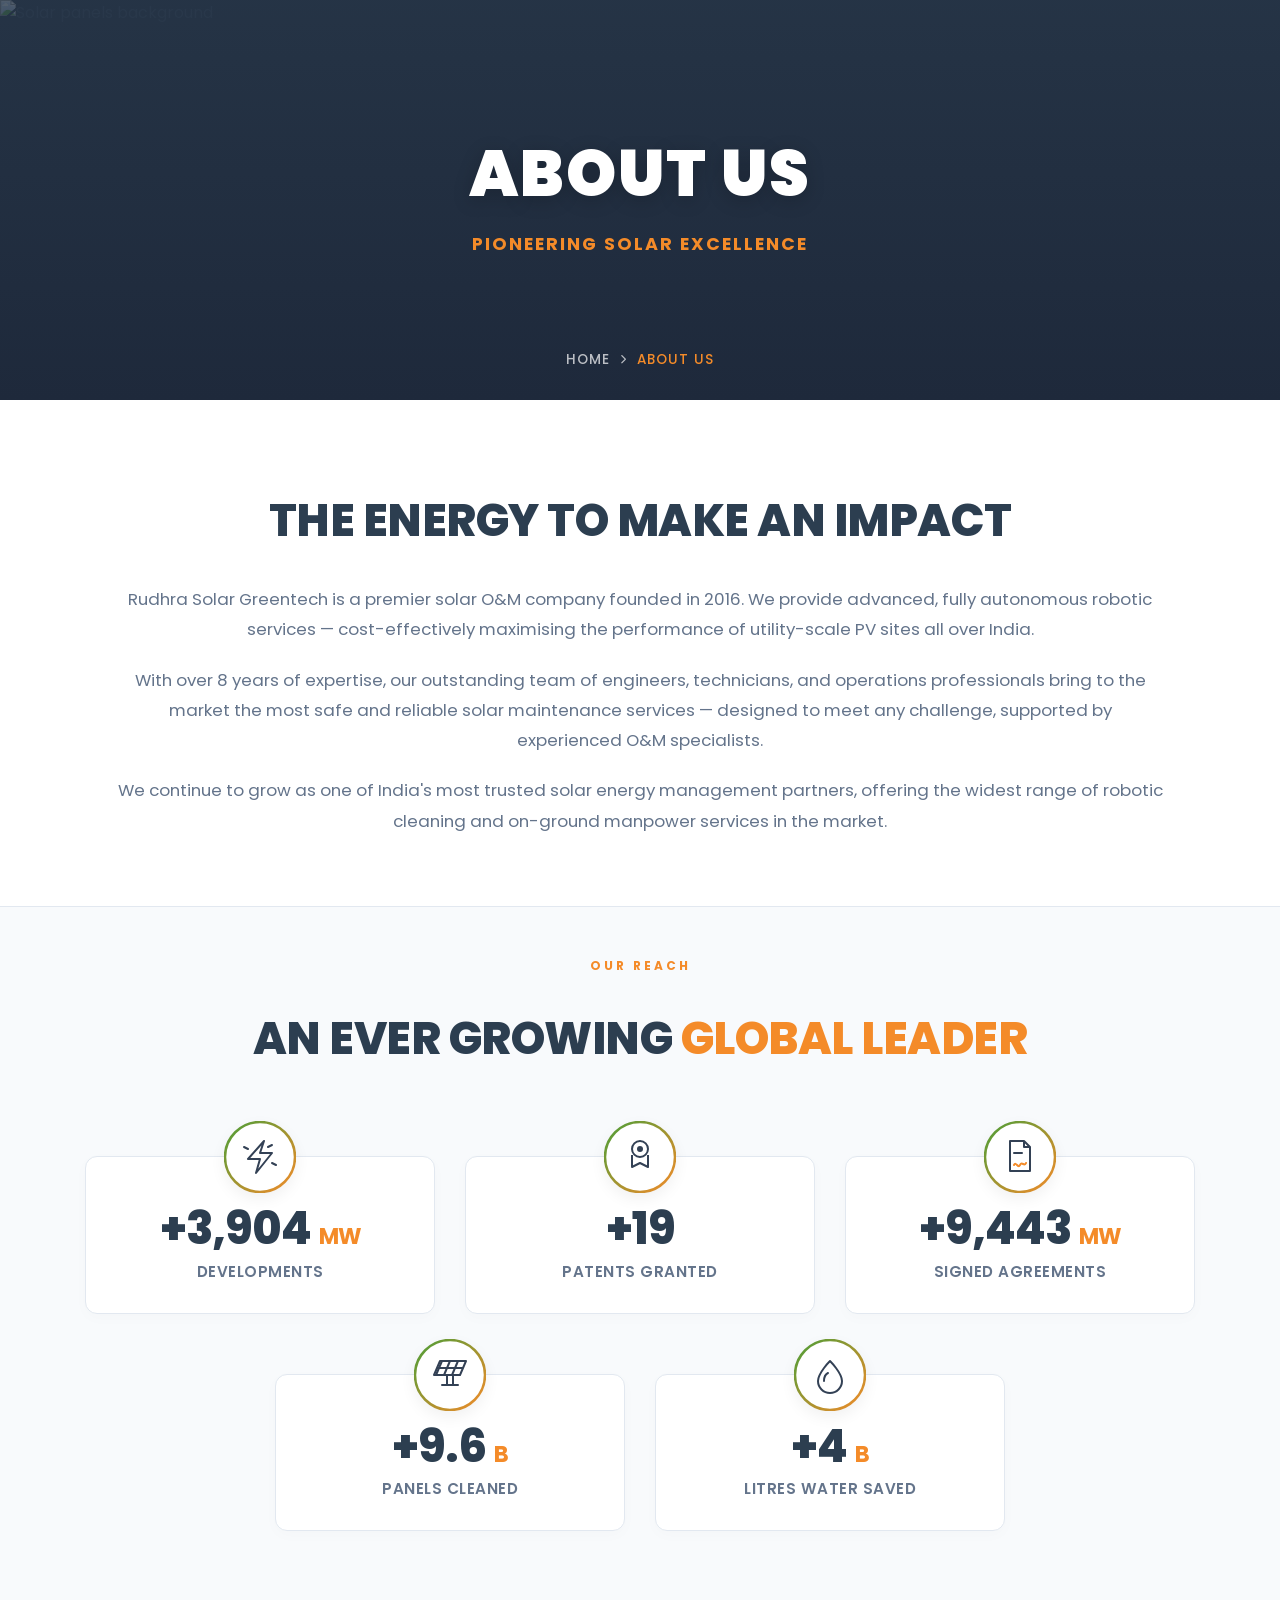
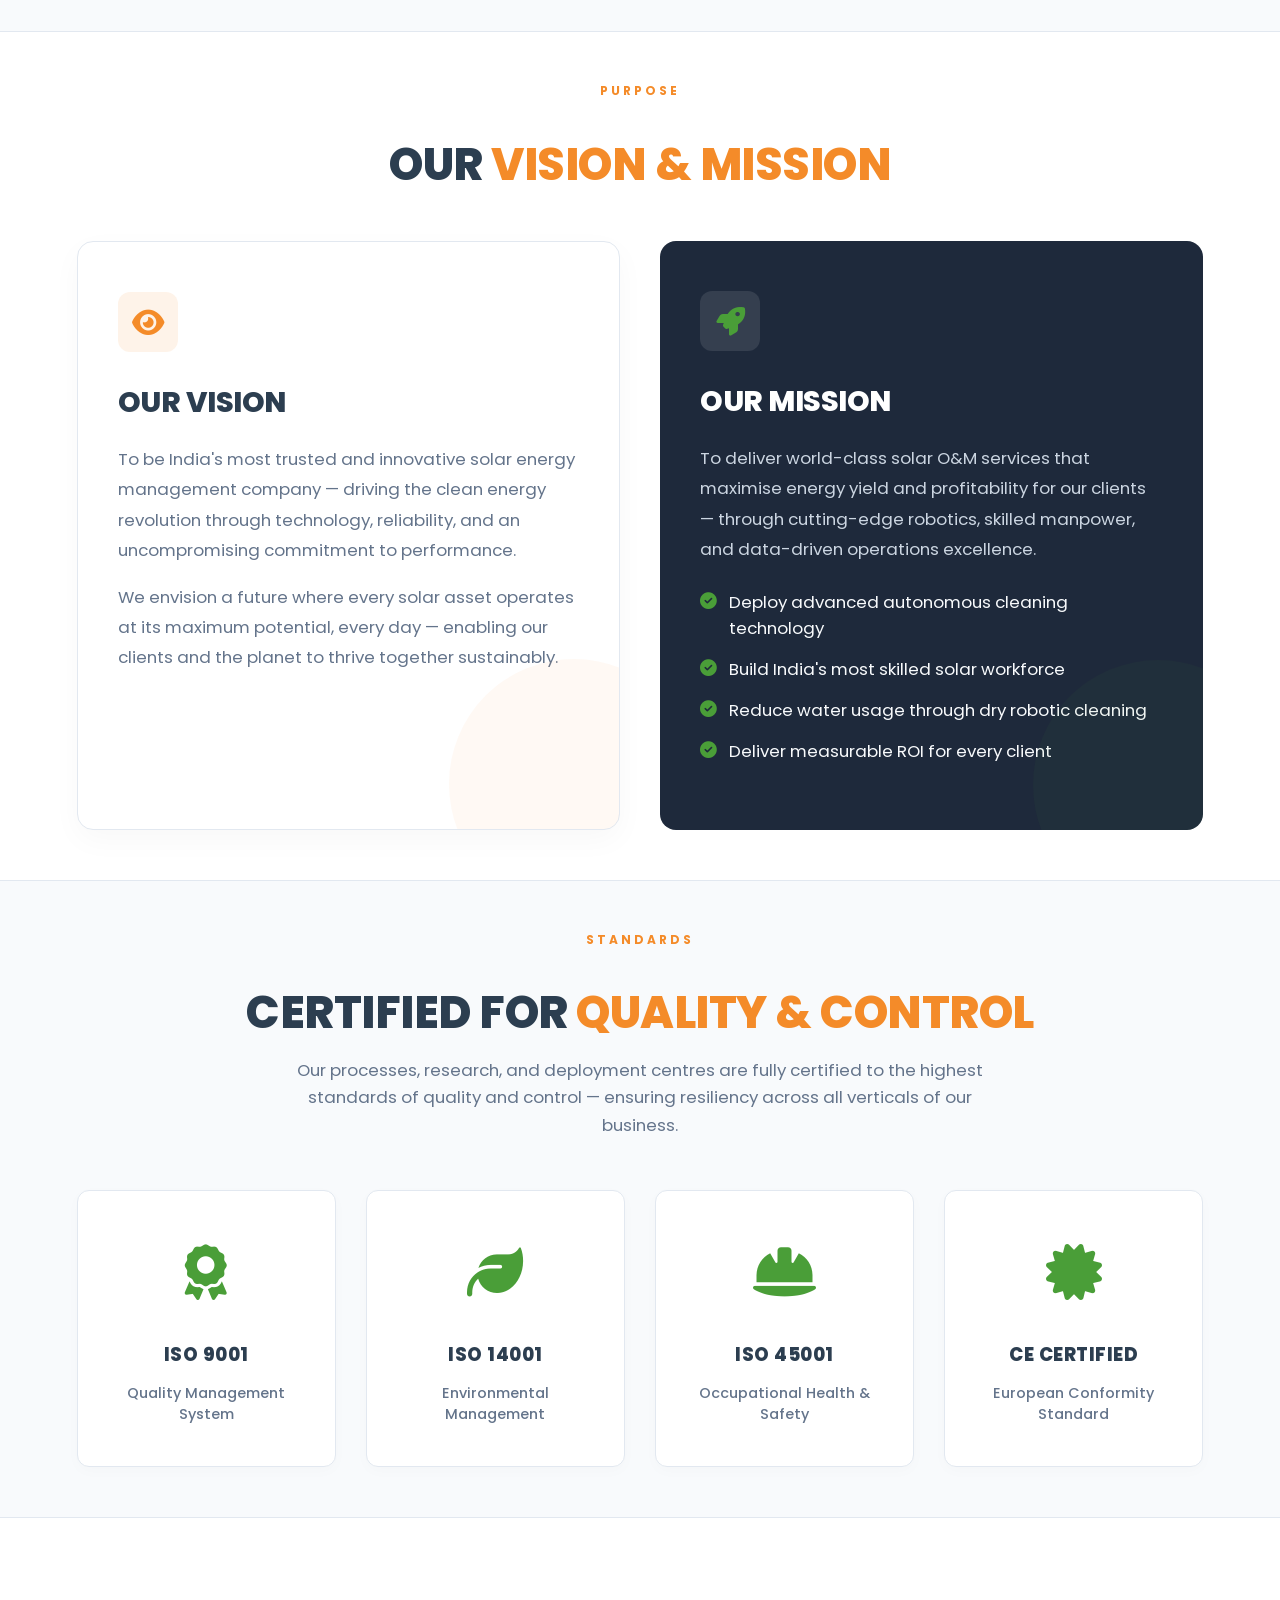
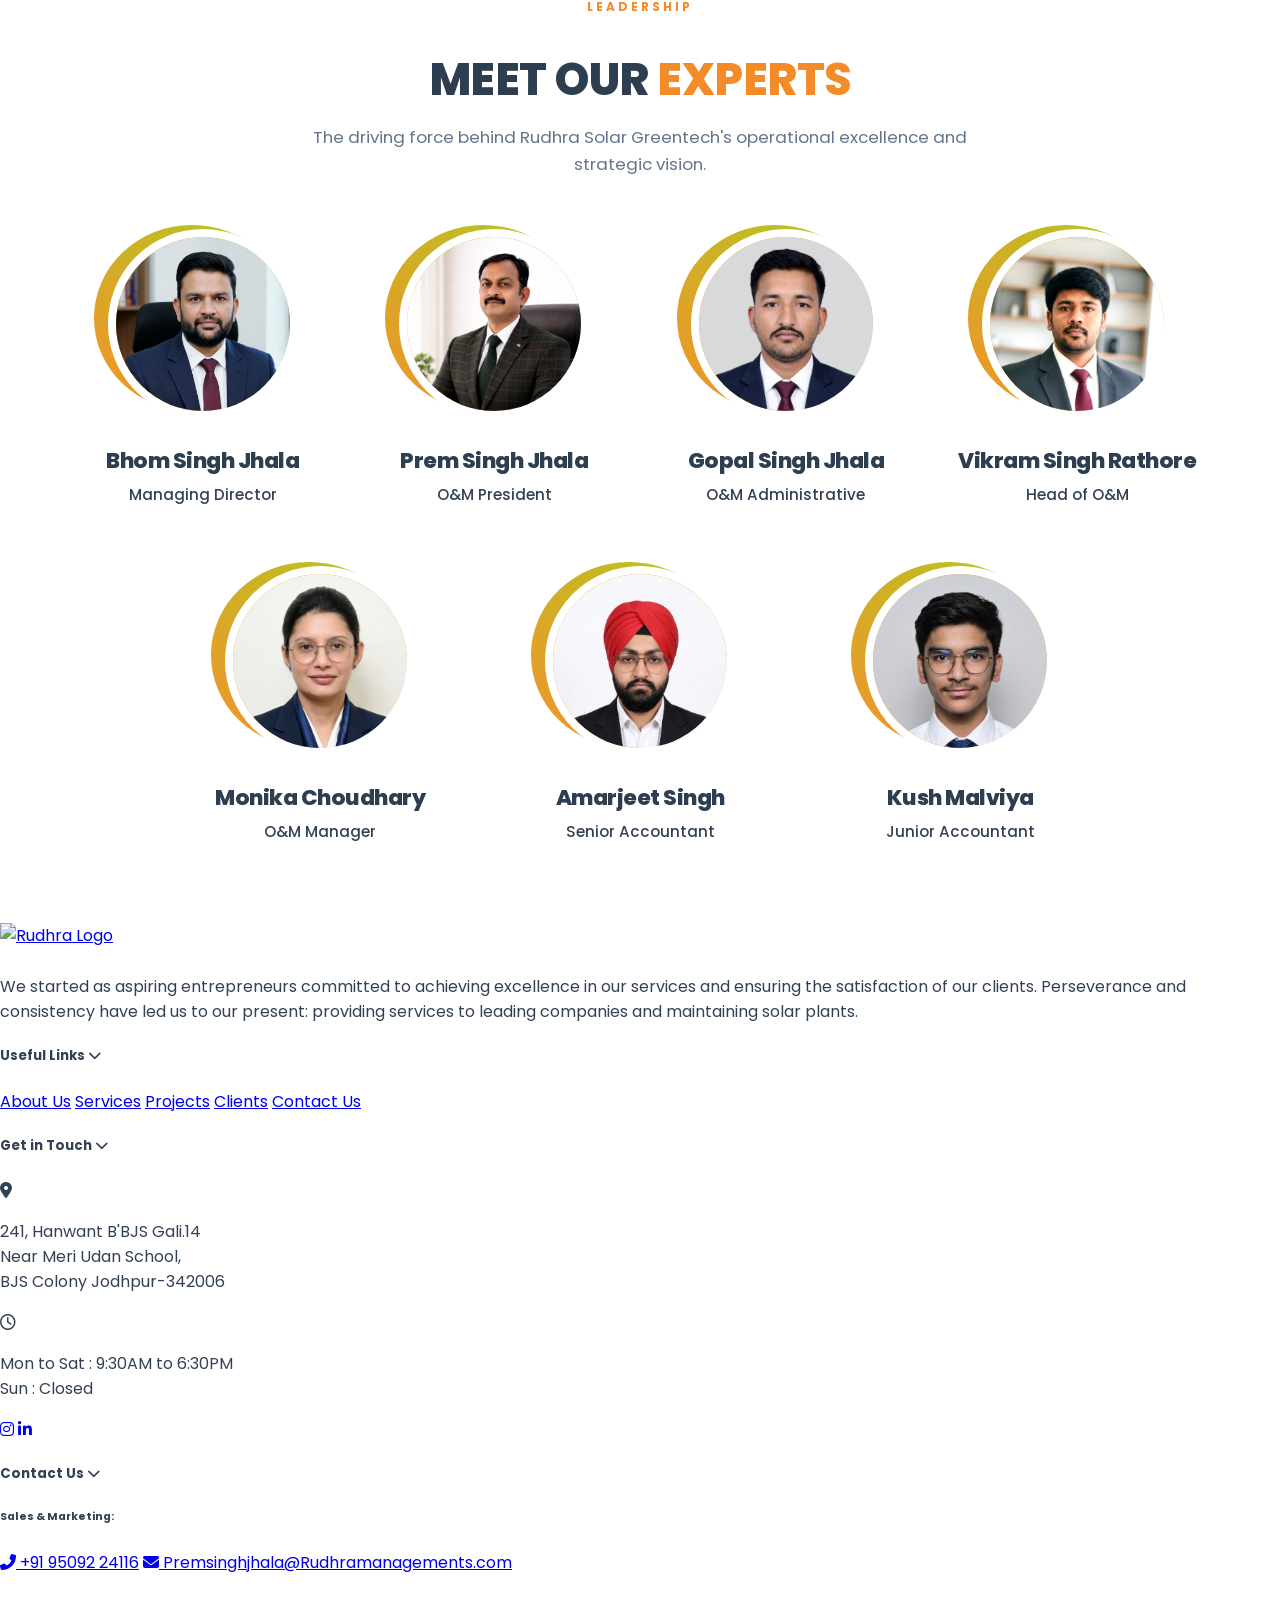
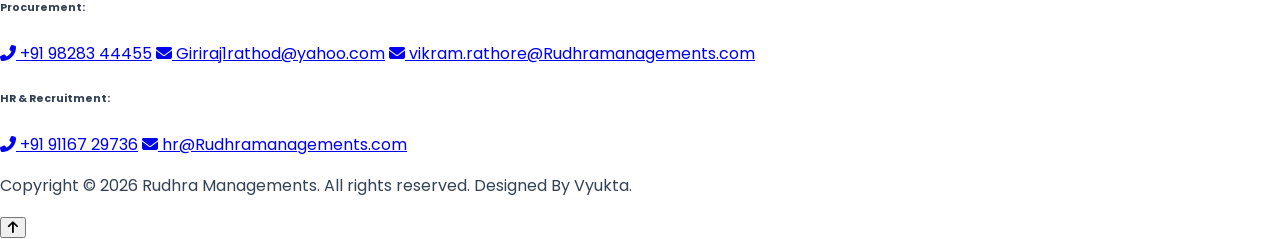
==== about-us/index.html @ b97717a3 "team image and home page project added" ====
<!doctype html>
<html lang="en">
<head>
  <meta charset="UTF-8" />
  <meta name="viewport" content="width=device-width, initial-scale=1.0" />
  <title>About Us | Rudhra Solar Greentech</title>
  
  <link rel="preconnect" href="https://fonts.googleapis.com">
  <link rel="preconnect" href="https://fonts.gstatic.com" crossorigin>
  <link href="https://fonts.googleapis.com/css2?family=Poppins:wght@300;400;500;600;700;800;900&display=swap" rel="stylesheet">
  <link rel="stylesheet" href="https://cdnjs.cloudflare.com/ajax/libs/font-awesome/6.7.0/css/all.min.css" />
  <link rel="stylesheet" href="/shared.css" />
  
  <style>
    /* =========================================
       1. TOKENS & RESET (APPROVED LIGHT THEME)
    ========================================= */
    :root {
      --green:   #4a9e38;
      --orange:  #f48b29;
      --dark:    #2c3e50; /* Premium Slate */
      --darker:  #1e293b; /* Premium Navy */
      --light:   #f8fafc;
      --white:   #ffffff;
      --muted:   #64748b;
      --border:  #e2e8f0;
      --text:    #334155;
      --ease:    cubic-bezier(0.16, 1, 0.3, 1);
    }

    /* GLOBAL BOX SIZING RESET (FIXES IMAGE CUTOFF ISSUES) */
    *, *::before, *::after {
      box-sizing: border-box;
    }

    body {
      margin: 0;
      font-family: 'Poppins', sans-serif; 
      background-color: var(--white);
      color: var(--text);
      overflow-x: hidden;
      -webkit-font-smoothing: antialiased;
    }

    /* =========================================
       2. GLOBAL UTILITIES & REVEAL
    ========================================= */
    .reveal { opacity: 0; transform: translateY(30px); transition: opacity 0.8s ease-out, transform 0.8s var(--ease); }
    .reveal.active { opacity: 1; transform: translateY(0); }
    .d1 { transition-delay: 0.1s; }
    .d2 { transition-delay: 0.2s; }
    .d3 { transition-delay: 0.3s; }
    .d4 { transition-delay: 0.4s; }
    .d5 { transition-delay: 0.5s; }

    /* Standardized Section Headings */
    .section-head { margin-bottom: 50px; }
    .section-head .eyebrow {
      display: block; font-size: 0.75rem; font-weight: 700;
      text-transform: uppercase; letter-spacing: 3px;
      color: var(--orange); margin-bottom: 12px;
    }
    .section-head h2 {
      font-size: clamp(2rem, 3.5vw, 2.8rem); font-weight: 800;
      text-transform: uppercase; letter-spacing: -0.5px;
      color: var(--dark); margin-bottom: 16px; line-height: 1.2;
    }
    .section-head h2 span { color: var(--orange); }
    .section-head p {
      font-size: 1.05rem; color: var(--muted); line-height: 1.65;
      max-width: 700px; font-weight: 400;
    }
    .section-head.center { text-align: center; }
    .section-head.center p { margin-inline: auto; }

    /* =========================================
       3. PAGE BANNER
    ========================================= */
    .page-banner {
      position: relative; height: 400px; display: flex;
      align-items: center; justify-content: center;
      overflow: hidden; background: var(--darker);
    }
    .page-banner img {
      position: absolute; inset: 0; width: 100%; height: 100%;
      object-fit: cover; opacity: 0.4;
    }
    .page-banner-overlay {
      position: absolute; inset: 0;
      background: linear-gradient(to bottom, rgba(44,62,80,0.5), rgba(30,41,59,0.9));
    }
    .page-banner-content { position: relative; z-index: 2; text-align: center; }
    .page-banner-content h1 {
      font-size: clamp(2.5rem, 5vw, 4rem); font-weight: 900; color: #fff;
      letter-spacing: 2px; text-transform: uppercase; margin: 0; text-shadow: 0 4px 20px rgba(0,0,0,0.2);
    }
    .page-banner-content p {
      color: var(--orange); font-size: 1.1rem; font-weight: 700; 
      text-transform: uppercase; letter-spacing: 2px; margin-top: 10px;
    }
    .page-banner-breadcrumb {
      position: absolute; bottom: 30px; left: 50%; transform: translateX(-50%); z-index: 2;
      display: flex; align-items: center; gap: 10px;
      font-size: 0.85rem; color: rgba(255,255,255,0.7); font-weight: 500; text-transform: uppercase; letter-spacing: 1px;
    }
    .page-banner-breadcrumb a { color: rgba(255,255,255,0.7); text-decoration: none; transition: all 0.3s; }
    .page-banner-breadcrumb a:hover { color: #fff; }
    .page-banner-breadcrumb span { color: var(--orange); }

    /* =========================================
       4. INTRO SECTION
    ========================================= */
    .about-intro { padding: 50px 6%; max-width: 1200px; margin: 0 auto; text-align: center; }
    .about-intro h2 {
      font-size: clamp(2rem, 4vw, 2.8rem); font-weight: 800; color: var(--dark);
      letter-spacing: -0.5px; margin-bottom: 30px; text-transform: uppercase;
    }
    .about-intro p { font-size: 1.05rem; color: var(--muted); line-height: 1.8; margin-bottom: 20px; }

    /* =========================================
       5. GLOBAL LEADER STATS
    ========================================= */
    .global-section {
      background: var(--light); padding: 50px 6% 100px;
      border-top: 1px solid var(--border); border-bottom: 1px solid var(--border);
    }
    
    .stats-grid {
      display: flex;
      flex-wrap: wrap;
      justify-content: center;
      gap: 60px 30px;
      padding-top: 40px; 
      max-width: 1140px;
      margin: 0 auto;
    }
    
    .stat-card {
      flex: 1 1 320px;
      max-width: 350px;
      position: relative;
      background: var(--white);
      border: 1px solid var(--border);
      border-radius: 12px;
      padding: 50px 30px 30px;
      text-align: center;
      box-shadow: 0 4px 15px rgba(0,0,0,0.02);
      transition: transform 0.3s, box-shadow 0.3s;
    }
    .stat-card:hover { 
      transform: translateY(-4px); 
      box-shadow: 0 15px 30px rgba(0,0,0,0.06); 
      border-color: rgba(74,158,56,0.3); 
    }
    
    .stat-icon-circle {
      position: absolute;
      top: -36px;
      left: 50%;
      transform: translateX(-50%);
      width: 72px; height: 72px;
      border-radius: 50%;
      background: var(--white);
      display: flex; align-items: center; justify-content: center;
      box-shadow: 0 6px 16px rgba(0,0,0,0.06);
    }
    
    .stat-num {
      display: block; font-size: clamp(2.2rem, 4vw, 2.8rem); font-weight: 800;
      color: var(--dark); line-height: 1; margin-bottom: 8px; letter-spacing: -1px;
    }
    .stat-num .sfx { font-size: 0.5em; font-weight: 700; color: var(--orange); }
    .stat-lbl { display: block; font-size: 0.95rem; font-weight: 600; color: var(--muted); text-transform: uppercase; letter-spacing: 0.5px; }

    /* =========================================
       6. VISION & MISSION
    ========================================= */
    .vision-section { padding: 50px 6%; background: var(--white); }
    .vision-grid { display: grid; grid-template-columns: 1fr 1fr; gap: 40px; max-width: 1140px; margin: 0 auto; }
    
    .vision-card {
      border-radius: 16px; padding: 50px 40px; position: relative; overflow: hidden;
      transition: all 0.4s; border: 1px solid var(--border);
    }
    .vision-card:hover { transform: translateY(-8px); box-shadow: 0 20px 40px rgba(0,0,0,0.08); }
    
    .vision-card--vision { background: var(--white); box-shadow: 0 10px 30px rgba(0,0,0,0.03); }
    .vision-card--mission { background: var(--darker); border: none; }
    
    .vision-card::after {
      content: ''; position: absolute; bottom: -80px; right: -80px;
      width: 250px; height: 250px; border-radius: 50%;
      background: rgba(244,139,41,0.05); pointer-events: none;
    }
    .vision-card--mission::after { background: rgba(74,158,56,0.05); }

    .vision-card-icon {
      width: 60px; height: 60px; border-radius: 12px;
      display: flex; align-items: center; justify-content: center;
      font-size: 1.8rem; margin-bottom: 25px;
    }
    .vision-card--vision .vision-card-icon  { background: rgba(244,139,41,0.1); color: var(--orange); }
    .vision-card--mission .vision-card-icon { background: rgba(255,255,255,0.1); color: var(--green); }

    .vision-card h3 { font-size: 1.8rem; font-weight: 800; margin-bottom: 20px; text-transform: uppercase; letter-spacing: -0.5px; }
    .vision-card--vision h3  { color: var(--dark); }
    .vision-card--mission h3 { color: #fff; }

    .vision-card p { font-size: 1.05rem; line-height: 1.8; margin-bottom: 15px; }
    .vision-card--vision p  { color: var(--muted); }
    .vision-card--mission p { color: #cbd5e1; }

    .vision-card ul { list-style:none; margin-top:25px; padding:0; display:flex; flex-direction:column; gap:15px; }
    .vision-card ul li { display:flex; align-items:flex-start; gap:12px; font-size:1.05rem; color: #f8fafc; }
    .vision-card ul li i { color: var(--green); margin-top:4px; flex-shrink:0; }

    /* =========================================
       7. QUALITY & CERTIFICATIONS
    ========================================= */
    .quality-section {
      background: var(--light); padding: 50px 6%; text-align: center;
      border-top: 1px solid var(--border); border-bottom: 1px solid var(--border);
    }
    .cert-grid {
      display: flex; justify-content: center; gap: 30px; flex-wrap: wrap;
      max-width: 1140px; margin: 0 auto;
    }
    .cert-badge {
      background: var(--white); border: 1px solid var(--border); border-radius: 12px;
      padding: 40px 30px; flex: 1 1 200px; max-width: 260px;
      display: flex; flex-direction: column; align-items: center; gap: 15px;
      box-shadow: 0 4px 15px rgba(0,0,0,0.02); transition: all 0.3s;
    }
    .cert-badge:hover { border-color: rgba(74,158,56,0.3); box-shadow: 0 15px 30px rgba(0,0,0,0.06); transform: translateY(-8px); }
    
    .cert-icon {
      font-size: 3.5rem; color: var(--green); margin-bottom: 10px;
      transition: transform 0.3s;
    }
    .cert-badge:hover .cert-icon { transform: scale(1.1); color: var(--orange); }

    .cert-name { font-size: 1.15rem; font-weight: 800; color: var(--dark); text-transform: uppercase; letter-spacing: 0.5px; }
    .cert-desc { font-size: 0.9rem; color: var(--muted); text-align: center; line-height: 1.5; margin: 0; font-weight: 500;}

    /* =========================================
       8. TEAM LEADERSHIP SECTION (FIXED)
    ========================================= */
    .team-section {
      padding: 80px 6%;
      background: var(--white);
    }
    .team-grid {
      display: flex;
      flex-wrap: wrap;
      justify-content: center;
      gap: 60px 40px;
      max-width: 1200px;
      margin: 0 auto;
    }
    .team-card {
      flex: 1 1 250px;
      max-width: 280px;
      text-align: center;
    }
    
    .team-img-wrapper {
      position: relative;
      width: 190px; height: 190px;
      margin: 0 auto 25px;
      z-index: 1;
      display: flex; /* Helps ensure perfect bounding box */
      align-items: center;
      justify-content: center;
      border-radius: 50%;
    }
    
    /* The Crescent Gradient Arc Effect */
    .team-img-wrapper::before {
      content: '';
      position: absolute;
      top: -4px; left: -14px; bottom: 8px; right: 8px;
      border-radius: 50%;
      background-image: linear-gradient(39deg, #f39129, #afcb22);
      z-index: -1;
      transition: transform 0.5s var(--ease);
    }
    
    .team-card:hover .team-img-wrapper::before {
      transform: scale(1.08) rotate(15deg);
    }
    
    .team-img {
      display: block; /* Removes descender gaps */
      width: 100%; height: 100%;
      border-radius: 50%;
      object-fit: cover;
      /* Thick border matching section background forms the inner cutoff for the crescent */
      border: 8px solid var(--white); 
      position: relative;
      z-index: 2;
      object-position: top;
    }
    
    .team-name {
      font-size: 1.35rem; font-weight: 800; color: var(--dark);
      text-transform: capitalize; margin-bottom: 6px; letter-spacing: -0.5px;
    }
    .team-role {
      font-size: 0.95rem; color: var(--text); font-weight: 500;
      margin: 0;
    }

    /* =========================================
       9. RESPONSIVE
    ========================================= */
    @media(max-width:992px) {
      .vision-grid { grid-template-columns: 1fr; }
    }
    @media(max-width:768px) {
      .stats-grid { gap: 50px 20px; padding-top: 40px; }
      .stat-card { max-width: 100%; }
      .page-banner { height: 300px; }
      .cert-badge { padding: 30px 20px; }
      .team-grid { gap: 50px 20px; }
    }
  </style>
</head>
<body>

  <script src="/header.js"></script>

  <section class="page-banner reveal">
    <img src="https://images.unsplash.com/photo-1508514177221-188b1cf16e9d?auto=format&fit=crop&w=1920&q=80" alt="Solar panels background">
    <div class="page-banner-overlay"></div>
    <div class="page-banner-content">
      <h1>About Us</h1>
      <p>Pioneering Solar Excellence</p>
    </div>
    <div class="page-banner-breadcrumb">
      <a href="index.html">Home</a>
      <i class="fas fa-chevron-right" style="font-size:0.6rem;"></i>
      <span>About Us</span>
    </div>
  </section>

  <section class="about-intro reveal">
    <h2>The Energy to Make an Impact</h2>
    <p>Rudhra Solar Greentech is a premier solar O&amp;M company founded in 2016. We provide advanced, fully autonomous robotic services — cost-effectively maximising the performance of utility-scale PV sites all over India.</p>
    <p>With over 8 years of expertise, our outstanding team of engineers, technicians, and operations professionals bring to the market the most safe and reliable solar maintenance services — designed to meet any challenge, supported by experienced O&amp;M specialists.</p>
    <p>We continue to grow as one of India's most trusted solar energy management partners, offering the widest range of robotic cleaning and on-ground manpower services in the market.</p>
  </section>

  <section class="global-section">
    <div class="section-head center reveal">
      <span class="eyebrow">Our Reach</span>
      <h2>An Ever Growing <span>Global Leader</span></h2>
    </div>
    
    <div class="stats-grid">
      
      <div class="stat-card reveal d1">
        <div class="stat-icon-circle">
          <svg width="72" height="72" viewBox="0 0 72 72" fill="none">
            <defs>
              <linearGradient id="ecoGrad1" x1="0%" y1="0%" x2="100%" y2="100%">
                <stop offset="0%" stop-color="#4a9e38"/><stop offset="100%" stop-color="#f48b29"/>
              </linearGradient>
            </defs>
            <circle cx="36" cy="36" r="35" stroke="url(#ecoGrad1)" stroke-width="2.5" fill="#ffffff"/>
            <path d="M40 20L24 38H36L32 52L48 32H36L40 20Z" stroke="#334155" stroke-width="2" stroke-linejoin="round"/>
            <line x1="20" y1="26" x2="24" y2="28" stroke="#334155" stroke-width="2" stroke-linecap="round"/>
            <line x1="52" y1="44" x2="48" y2="42" stroke="#334155" stroke-width="2" stroke-linecap="round"/>
            <line x1="48" y1="24" x2="44" y2="26" stroke="#334155" stroke-width="2" stroke-linecap="round"/>
          </svg>
        </div>
        <span class="stat-num">+<span class="counter" data-target="4000">0</span> <span class="sfx">MW</span></span>
        <span class="stat-lbl">Developments</span>
      </div>

      <div class="stat-card reveal d2">
        <div class="stat-icon-circle">
          <svg width="72" height="72" viewBox="0 0 72 72" fill="none">
            <circle cx="36" cy="36" r="35" stroke="url(#ecoGrad1)" stroke-width="2.5" fill="#ffffff"/>
            <path d="M28 34V46L36 42L44 46V34" stroke="#334155" stroke-width="2" stroke-linejoin="round"/>
            <circle cx="36" cy="28" r="8" stroke="#334155" stroke-width="2" fill="#fff"/>
            <circle cx="36" cy="28" r="3" fill="#334155"/>
          </svg>
        </div>
        <span class="stat-num">+<span class="counter" data-target="20">0</span></span>
        <span class="stat-lbl">Patents Granted</span>
      </div>

      <div class="stat-card reveal d3">
        <div class="stat-icon-circle">
          <svg width="72" height="72" viewBox="0 0 72 72" fill="none">
            <circle cx="36" cy="36" r="35" stroke="url(#ecoGrad1)" stroke-width="2.5" fill="#ffffff"/>
            <path d="M26 20H40L46 26V50H26V20Z" stroke="#334155" stroke-width="2" stroke-linejoin="round"/>
            <path d="M40 20V26H46" stroke="#334155" stroke-width="2" stroke-linejoin="round"/>
            <line x1="30" y1="32" x2="38" y2="32" stroke="#334155" stroke-width="2" stroke-linecap="round"/>
            <path d="M30 44C32 40 34 48 36 44C38 40 40 46 42 42" stroke="#f48b29" stroke-width="2" stroke-linecap="round"/>
          </svg>
        </div>
        <span class="stat-num">+<span class="counter" data-target="10000">0</span> <span class="sfx">MW</span></span>
        <span class="stat-lbl">Signed Agreements</span>
      </div>

      <div class="stat-card reveal d4">
        <div class="stat-icon-circle">
          <svg width="72" height="72" viewBox="0 0 72 72" fill="none">
            <circle cx="36" cy="36" r="35" stroke="url(#ecoGrad1)" stroke-width="2.5" fill="#ffffff"/>
            <path d="M20 36L26 22H52L46 36H20Z" stroke="#334155" stroke-width="2" stroke-linejoin="round"/>
            <line x1="28" y1="22" x2="22" y2="36" stroke="#334155" stroke-width="2"/>
            <line x1="36" y1="22" x2="30" y2="36" stroke="#334155" stroke-width="2"/>
            <line x1="44" y1="22" x2="38" y2="36" stroke="#334155" stroke-width="2"/>
            <line x1="23" y1="29" x2="49" y2="29" stroke="#334155" stroke-width="2"/>
            <path d="M33 36V46" stroke="#334155" stroke-width="2"/>
            <path d="M39 36V46" stroke="#334155" stroke-width="2"/>
            <path d="M28 46H44" stroke="#334155" stroke-width="2" stroke-linecap="round"/>
          </svg>
        </div>
        <span class="stat-num">+<span class="counter" data-target="10.5" data-float="true">0</span> <span class="sfx">B</span></span>
        <span class="stat-lbl">Panels Cleaned</span>
      </div>

      <div class="stat-card reveal d5">
        <div class="stat-icon-circle">
          <svg width="72" height="72" viewBox="0 0 72 72" fill="none">
            <circle cx="36" cy="36" r="35" stroke="url(#ecoGrad1)" stroke-width="2.5" fill="#ffffff"/>
            <path d="M36 22C36 22 24 34 24 42C24 48.6274 29.3726 54 36 54C42.6274 54 48 48.6274 48 42C48 34 36 22 36 22Z" stroke="#334155" stroke-width="2" stroke-linejoin="round"/>
            <path d="M30 42C30 38 32 35 34 34" stroke="#334155" stroke-width="2" stroke-linecap="round"/>
          </svg>
        </div>
        <span class="stat-num">+<span class="counter" data-target="5">0</span> <span class="sfx">B</span></span>
        <span class="stat-lbl">Litres Water Saved</span>
      </div>

    </div>
  </section>

  <section class="vision-section">
    <div class="section-head center reveal">
      <span class="eyebrow">Purpose</span>
      <h2>Our <span>Vision &amp; Mission</span></h2>
    </div>
    
    <div class="vision-grid">
      <div class="vision-card vision-card--vision reveal d1">
        <div class="vision-card-icon"><i class="fas fa-eye"></i></div>
        <h3>Our Vision</h3>
        <p>To be India's most trusted and innovative solar energy management company — driving the clean energy revolution through technology, reliability, and an uncompromising commitment to performance.</p>
        <p>We envision a future where every solar asset operates at its maximum potential, every day — enabling our clients and the planet to thrive together sustainably.</p>
      </div>

      <div class="vision-card vision-card--mission reveal d2">
        <div class="vision-card-icon"><i class="fas fa-rocket"></i></div>
        <h3>Our Mission</h3>
        <p>To deliver world-class solar O&amp;M services that maximise energy yield and profitability for our clients — through cutting-edge robotics, skilled manpower, and data-driven operations excellence.</p>
        <ul>
          <li><i class="fas fa-check-circle"></i> Deploy advanced autonomous cleaning technology</li>
          <li><i class="fas fa-check-circle"></i> Build India's most skilled solar workforce</li>
          <li><i class="fas fa-check-circle"></i> Reduce water usage through dry robotic cleaning</li>
          <li><i class="fas fa-check-circle"></i> Deliver measurable ROI for every client</li>
        </ul>
      </div>
    </div>
  </section>

  <section class="quality-section">
    <div class="section-head center reveal">
      <span class="eyebrow">Standards</span>
      <h2>Certified for <span>Quality &amp; Control</span></h2>
      <p>Our processes, research, and deployment centres are fully certified to the highest standards of quality and control — ensuring resiliency across all verticals of our business.</p>
    </div>
    
    <div class="cert-grid">
      <div class="cert-badge reveal d1">
        <div class="cert-icon"><i class="fas fa-award"></i></div>
        <div class="cert-name">ISO 9001</div>
        <p class="cert-desc">Quality Management System</p>
      </div>
      
      <div class="cert-badge reveal d2">
        <div class="cert-icon"><i class="fas fa-leaf"></i></div>
        <div class="cert-name">ISO 14001</div>
        <p class="cert-desc">Environmental Management</p>
      </div>
      
      <div class="cert-badge reveal d3">
        <div class="cert-icon"><i class="fas fa-hard-hat"></i></div>
        <div class="cert-name">ISO 45001</div>
        <p class="cert-desc">Occupational Health &amp; Safety</p>
      </div>
      
      <div class="cert-badge reveal d4">
        <div class="cert-icon"><i class="fas fa-certificate"></i></div>
        <div class="cert-name">CE Certified</div>
        <p class="cert-desc">European Conformity Standard</p>
      </div>
    </div>
  </section>

  <section class="team-section">
    <div class="section-head center reveal">
      <span class="eyebrow">Leadership</span>
      <h2>Meet Our <span>Experts</span></h2>
      <p>The driving force behind Rudhra Solar Greentech's operational excellence and strategic vision.</p>
    </div>

    <div class="team-grid">
      
      <div class="team-card reveal">
        <div class="team-img-wrapper">
          <img src="/images/team_images/Bhom Singh Jhala .jpg" alt="Bhom Singh Jhala" class="team-img">
        </div>
        <h3 class="team-name">Bhom Singh Jhala</h3>
        <p class="team-role">Managing Director</p>
      </div>

      <div class="team-card reveal d1">
        <div class="team-img-wrapper">
          <img src="/images/team_images/Prem singh jhala .jpg" alt="Prem Singh Jhala" class="team-img">
        </div>
        <h3 class="team-name">Prem Singh Jhala</h3>
        <p class="team-role">O&amp;M President</p>
      </div>

      <div class="team-card reveal d2">
        <div class="team-img-wrapper">
          <img src="/images/team_images/Gopal Singh Jhala.jpg" alt="Gopal Singh Jhala" class="team-img">
        </div>
        <h3 class="team-name">Gopal Singh Jhala</h3>
        <p class="team-role">O&amp;M Administrative</p>
      </div>

      <div class="team-card reveal d3">
        <div class="team-img-wrapper">
          <img src="/images/team_images/Vikram Singh Rathore .jpg" alt="Vikram Singh Rathore" class="team-img">
        </div>
        <h3 class="team-name">Vikram Singh Rathore</h3>
        <p class="team-role">Head of O&amp;M</p>
      </div>

      <div class="team-card reveal">
        <div class="team-img-wrapper">
          <img src="/images/team_images/Monika Choudhary .jpg" alt="Monika Choudhary" class="team-img">
        </div>
        <h3 class="team-name">Monika Choudhary</h3>
        <p class="team-role">O&amp;M Manager</p>
      </div>

      <div class="team-card reveal d2">
        <div class="team-img-wrapper">
          <img src="/images/team_images/Amarjeet Singh .jpg" alt="Amarjeet Singh" class="team-img">
        </div>
        <h3 class="team-name">Amarjeet Singh</h3>
        <p class="team-role">Senior Accountant</p>
      </div>

      <div class="team-card reveal d1">
        <div class="team-img-wrapper">
          <img src="/images/team_images/Kush Malviya .jpg" alt="Kush Malviya" class="team-img">
        </div>
        <h3 class="team-name">Kush Malviya</h3>
        <p class="team-role">Junior Accountant</p>
      </div>

    </div>
  </section>

  <script src="/footer.js"></script>

  <script>
    document.addEventListener("DOMContentLoaded", () => {
      // 1. Unified Scroll Reveal Logic
      const ro = new IntersectionObserver((entries, obs) => {
        entries.forEach(e => {
          if (!e.isIntersecting) return;
          e.target.classList.add('active');
          obs.unobserve(e.target);
        });
      }, { threshold: 0.12 });
      document.querySelectorAll('.reveal').forEach(el => ro.observe(el));

      // 2. Number Counter Logic (Fixed for Float Support)
      function easeOutQuart(t) { return 1 - Math.pow(1 - t, 4); }
      
      function animateCounter(el, target, duration, isFloat) {
        const start = performance.now();
        function update(now) {
          const progress = Math.min((now - start) / duration, 1);
          const currentVal = easeOutQuart(progress) * target;
          
          if (isFloat) {
            el.textContent = currentVal.toFixed(currentVal % 1 === 0 ? 0 : 1);
          } else {
            el.textContent = Math.floor(currentVal).toLocaleString();
          }
          
          if (progress < 1) requestAnimationFrame(update);
          else el.textContent = isFloat ? target : target.toLocaleString();
        }
        requestAnimationFrame(update);
      }

      const statsSection = document.querySelector('.global-section');
      const counters = document.querySelectorAll('.counter');
      
      if (statsSection && counters.length > 0) {
        const statsObserver = new IntersectionObserver((entries) => {
          entries.forEach(entry => {
            if (entry.isIntersecting) {
              counters.forEach((counter, index) => {
                const target = parseFloat(counter.dataset.target);
                const isFloat = counter.dataset.float === 'true';
                setTimeout(() => {
                    animateCounter(counter, target, 2000, isFloat);
                }, (index + 1) * 100);
              });
              statsObserver.unobserve(statsSection);
            }
          });
        }, { threshold: 0.2 }); 
        statsObserver.observe(statsSection);
      }
    });
  </script>
</body>
</html>
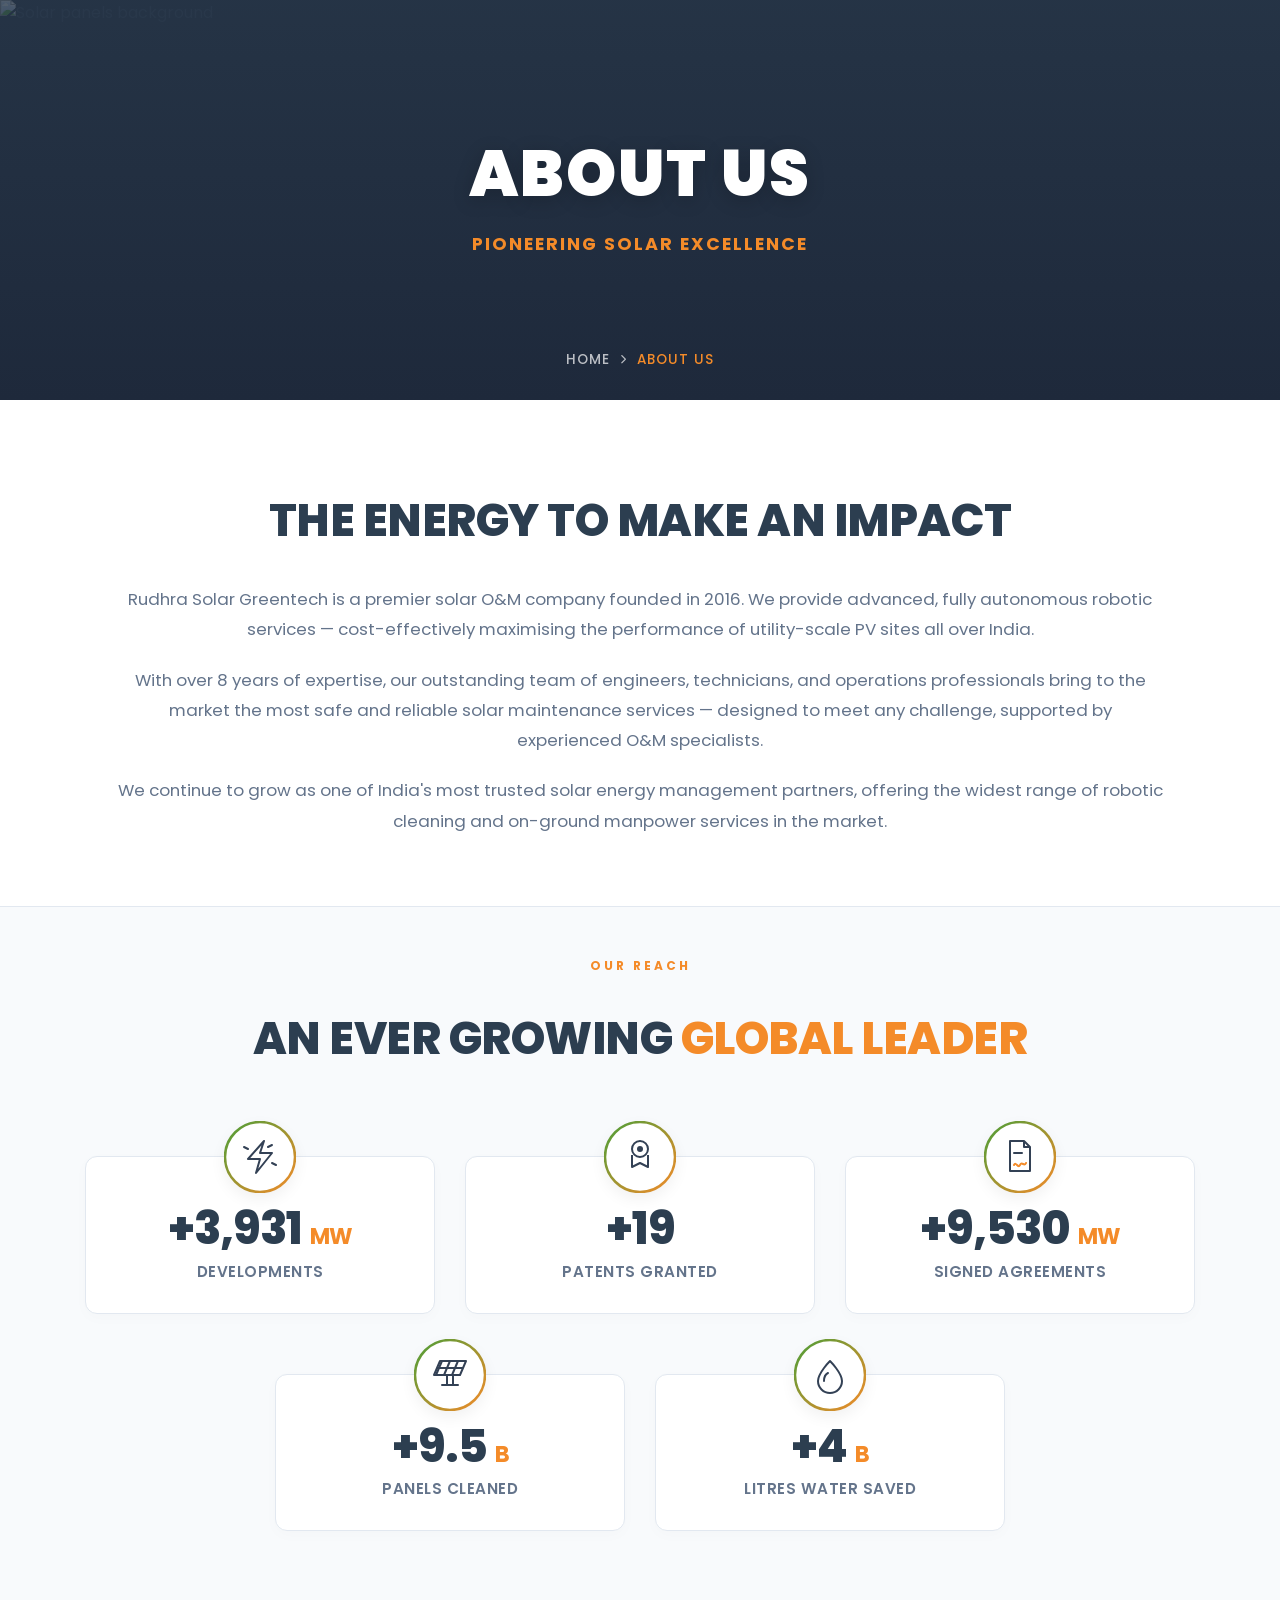
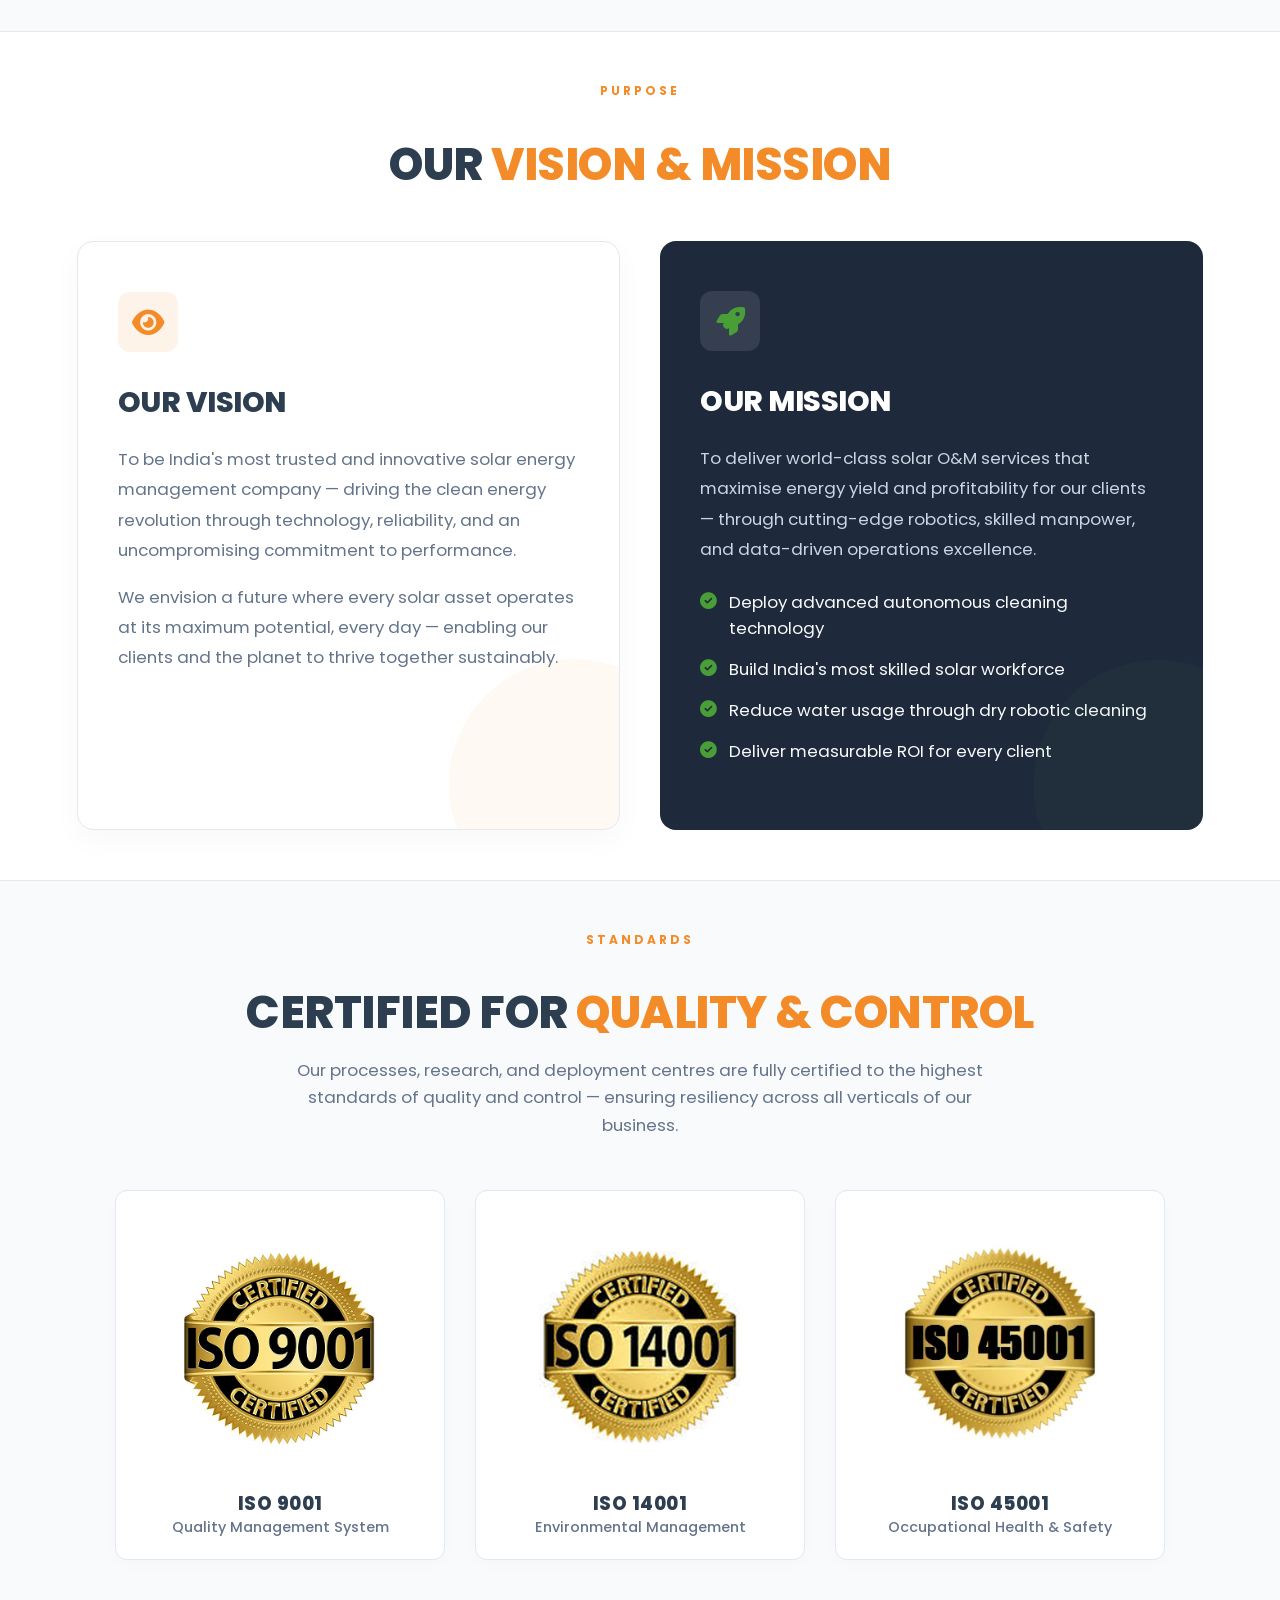
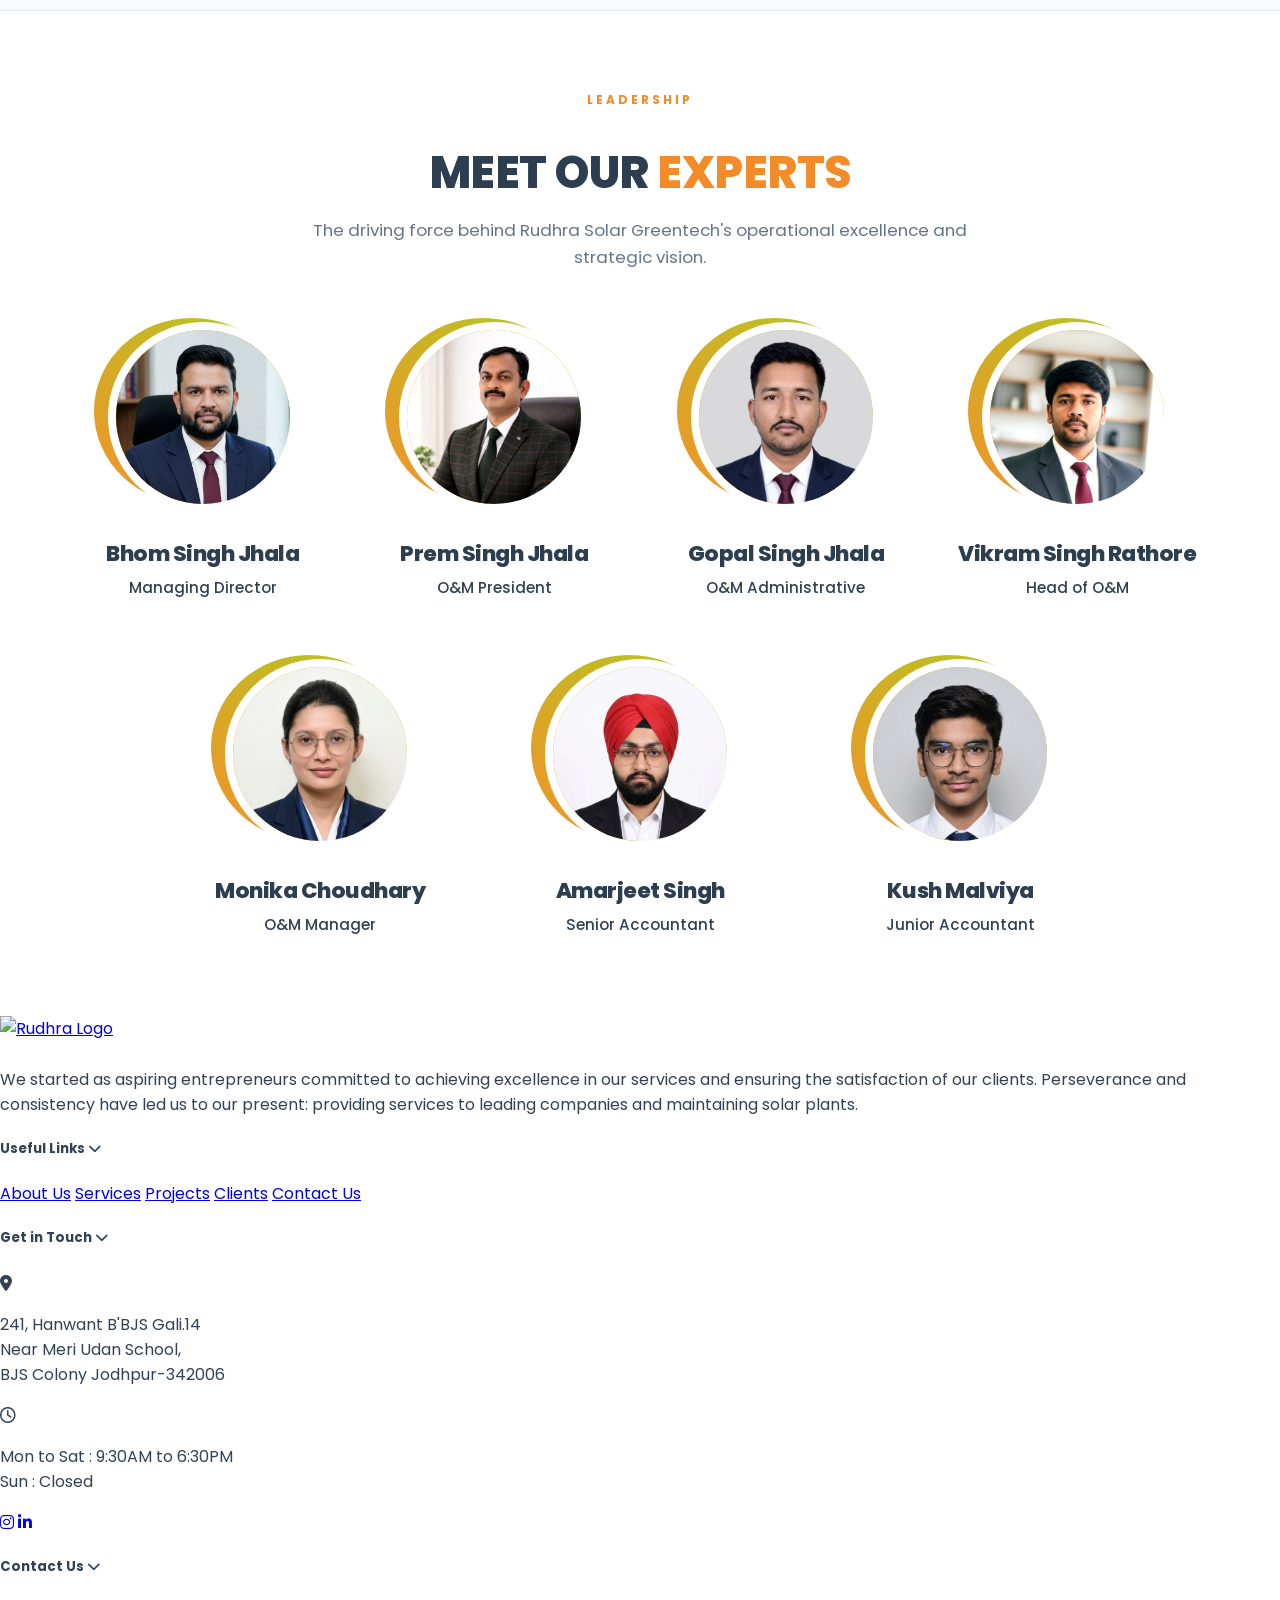
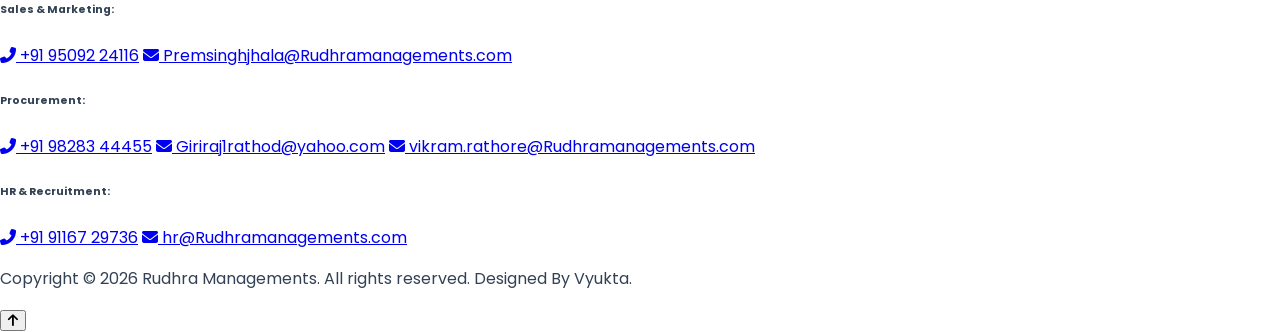
==== commit 1dfe7c8d: "certifications image added" ====
--- a/about-us/index.html
+++ b/about-us/index.html
@@ -227,15 +227,18 @@
     }
     .cert-badge {
       background: var(--white); border: 1px solid var(--border); border-radius: 12px;
-      padding: 40px 30px; flex: 1 1 200px; max-width: 260px;
-      display: flex; flex-direction: column; align-items: center; gap: 15px;
+      padding: 20px 00px; flex: 1 1 200px; max-width: 330px;
+      display: flex; flex-direction: column; align-items: center;
       box-shadow: 0 4px 15px rgba(0,0,0,0.02); transition: all 0.3s;
     }
     .cert-badge:hover { border-color: rgba(74,158,56,0.3); box-shadow: 0 15px 30px rgba(0,0,0,0.06); transform: translateY(-8px); }
     
     .cert-icon {
-      font-size: 3.5rem; color: var(--green); margin-bottom: 10px;
+      max-width: 80%; margin-bottom: 10px;
       transition: transform 0.3s;
+    }
+    .cert-icon img{
+      width: 100%;height: auto;
     }
     .cert-badge:hover .cert-icon { transform: scale(1.1); color: var(--orange); }
 
@@ -474,27 +477,27 @@
     
     <div class="cert-grid">
       <div class="cert-badge reveal d1">
-        <div class="cert-icon"><i class="fas fa-award"></i></div>
+        <div class="cert-icon">
+          <img src="/images/certifications/90011.png" alt="ISO 9001" class="">
+        </div>
         <div class="cert-name">ISO 9001</div>
         <p class="cert-desc">Quality Management System</p>
       </div>
       
       <div class="cert-badge reveal d2">
-        <div class="cert-icon"><i class="fas fa-leaf"></i></div>
+        <div class="cert-icon">
+          <img src="/images/certifications/14001.png" alt="ISO 14001" class="">          
+        </div>
         <div class="cert-name">ISO 14001</div>
         <p class="cert-desc">Environmental Management</p>
       </div>
       
       <div class="cert-badge reveal d3">
-        <div class="cert-icon"><i class="fas fa-hard-hat"></i></div>
+        <div class="cert-icon">
+          <img src="/images/certifications/450011.png" alt="ISO 45001" class=""> 
+        </div>
         <div class="cert-name">ISO 45001</div>
         <p class="cert-desc">Occupational Health &amp; Safety</p>
-      </div>
-      
-      <div class="cert-badge reveal d4">
-        <div class="cert-icon"><i class="fas fa-certificate"></i></div>
-        <div class="cert-name">CE Certified</div>
-        <p class="cert-desc">European Conformity Standard</p>
       </div>
     </div>
   </section>
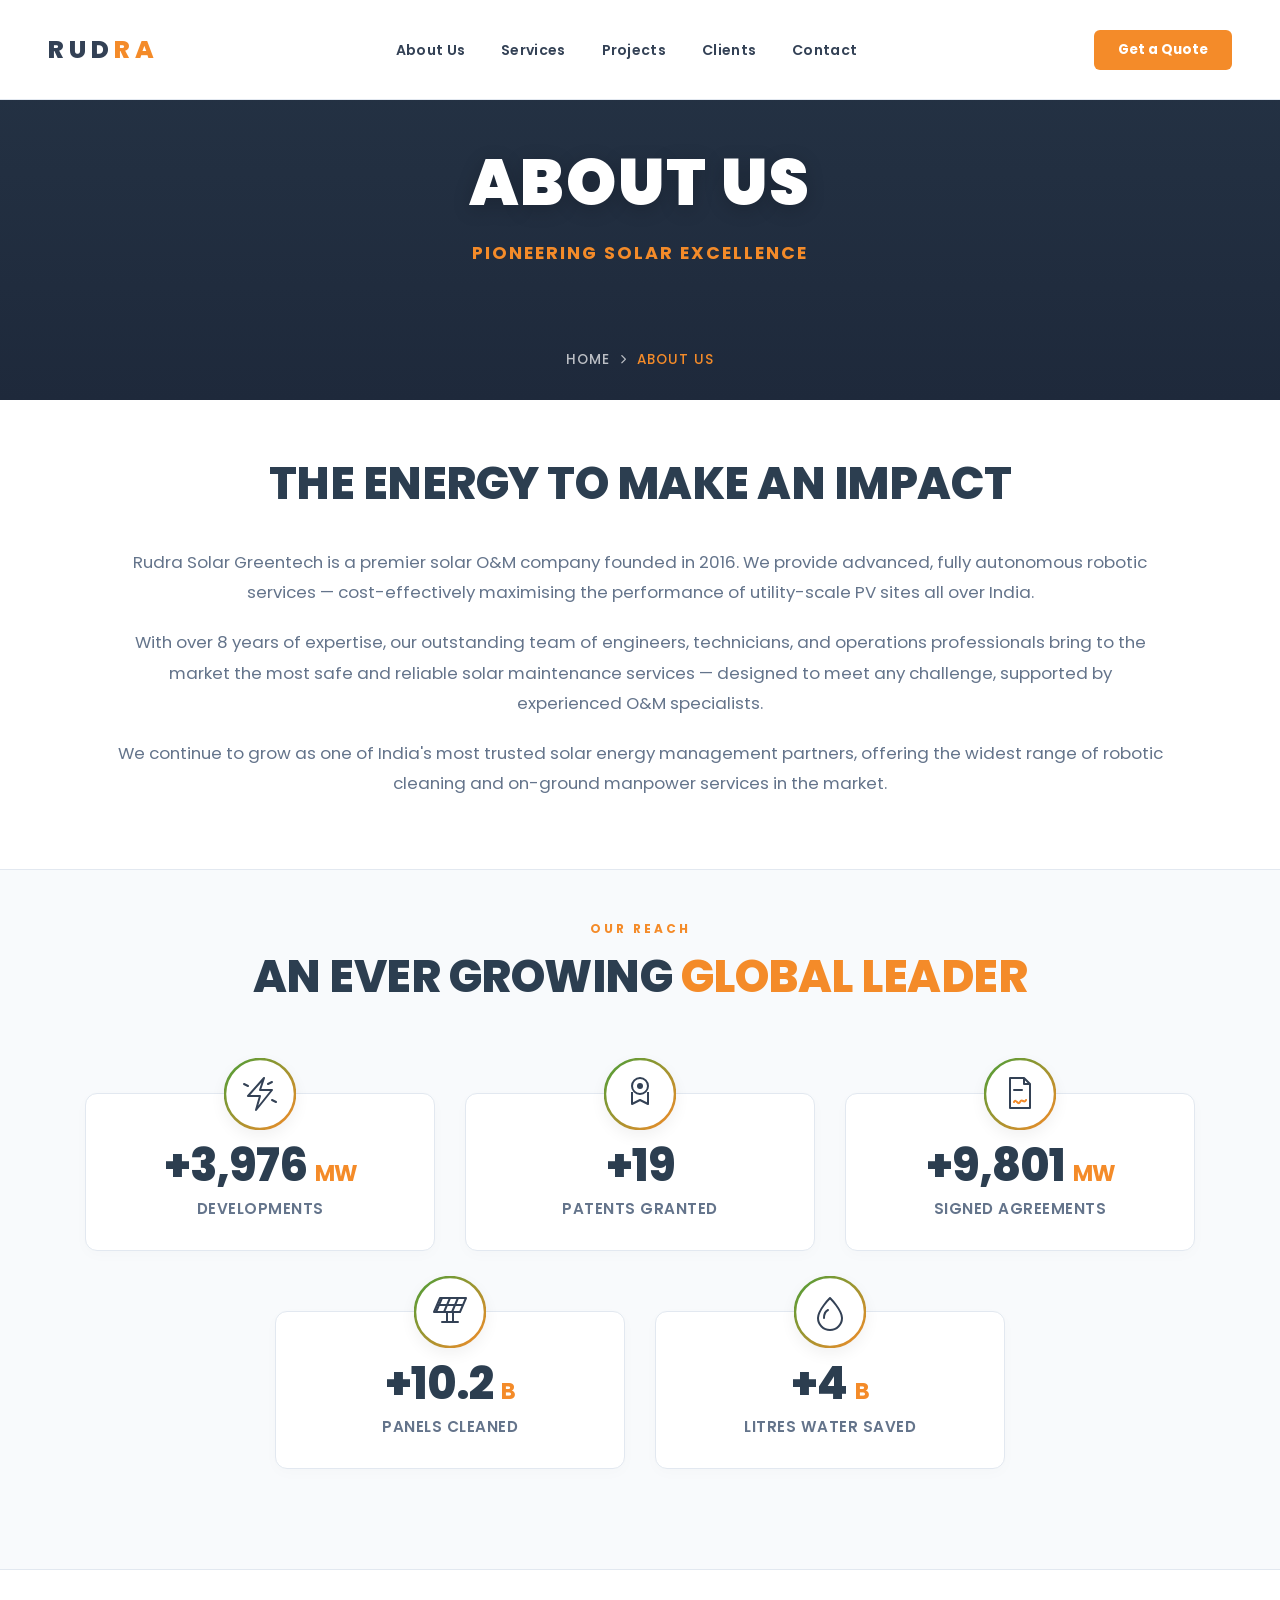
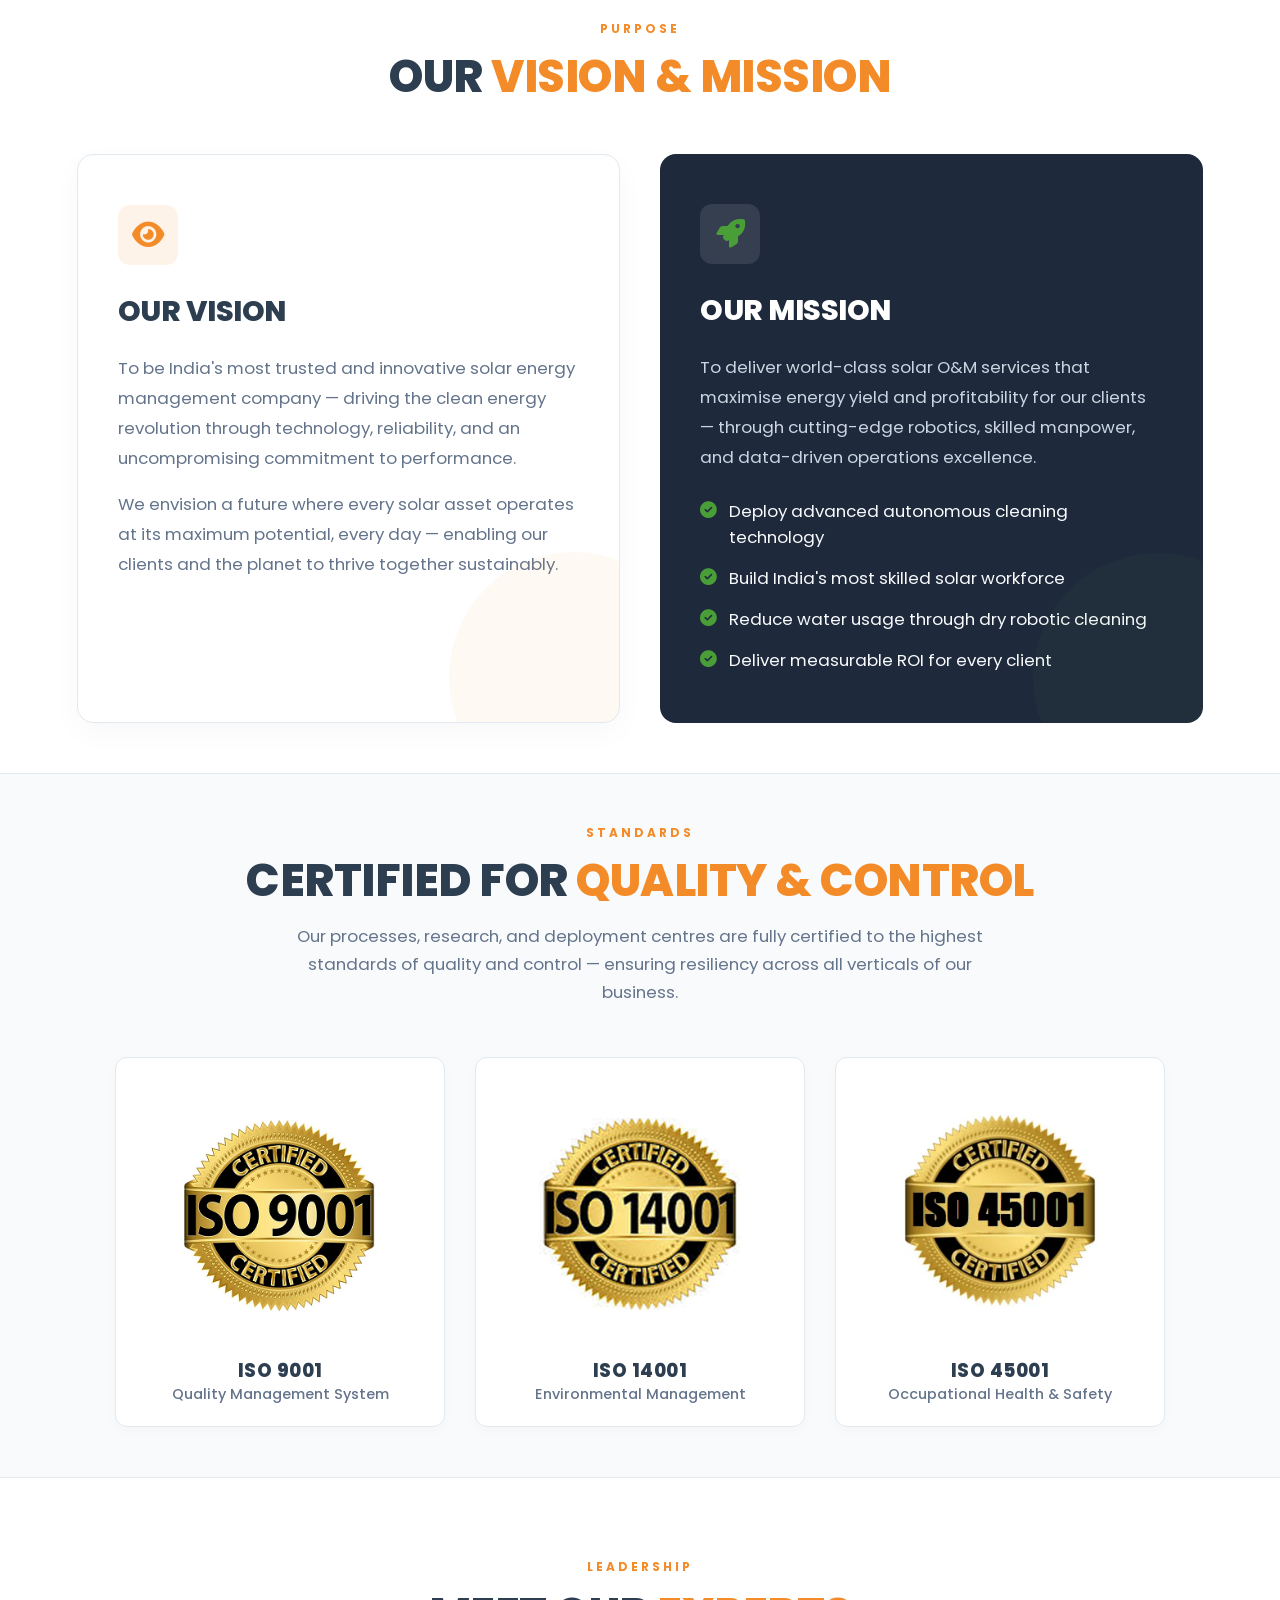
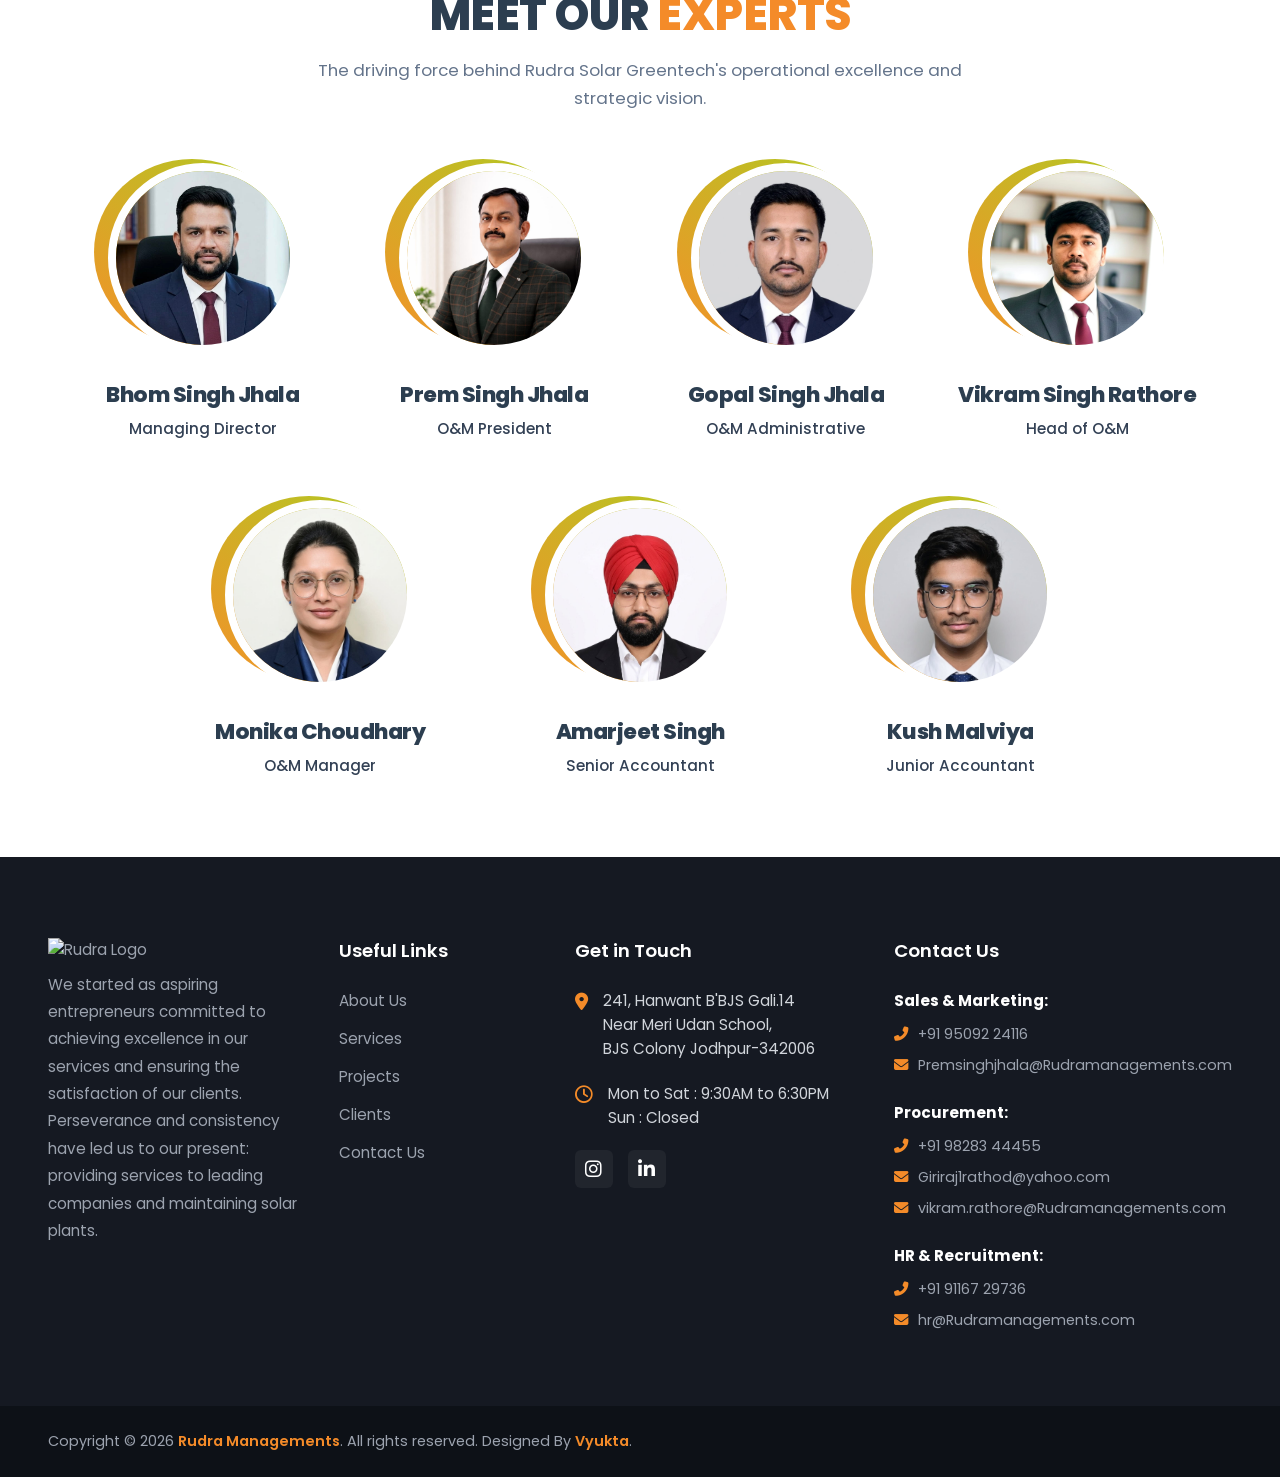
==== commit 1293c18b: "Rudhra to Rudra" ====
--- a/about-us/index.html
+++ b/about-us/index.html
@@ -3,8 +3,15 @@
 <head>
   <meta charset="UTF-8" />
   <meta name="viewport" content="width=device-width, initial-scale=1.0" />
-  <title>About Us | Rudhra Solar Greentech</title>
-  
+  <title>About Us | Rudra Solar Greentech</title>
+    <meta name="description" content="Learn more about Rudra Solar Greentech. We are dedicated to providing sustainable solar O&M solutions and expert maintenance for a greener future." />
+  <meta name="keywords" content="About Rudra Solar, Solar Energy Experts, Sustainable Energy India, Solar Maintenance Team" />
+
+  <link rel="apple-touch-icon" sizes="180x180" href="/favicon_io/apple-touch-icon.png">
+  <link rel="icon" type="image/png" sizes="32x32" href="/favicon_io/favicon-32x32.png">
+  <link rel="icon" type="image/png" sizes="16x16" href="/favicon_io/favicon-16x16.png">
+  <link rel="manifest" href="/favicon_io/site.webmanifest">
+  <link rel="shortcut icon" href="/favicon_io/favicon.ico">
   <link rel="preconnect" href="https://fonts.googleapis.com">
   <link rel="preconnect" href="https://fonts.gstatic.com" crossorigin>
   <link href="https://fonts.googleapis.com/css2?family=Poppins:wght@300;400;500;600;700;800;900&display=swap" rel="stylesheet">
@@ -348,7 +355,7 @@
 
   <section class="about-intro reveal">
     <h2>The Energy to Make an Impact</h2>
-    <p>Rudhra Solar Greentech is a premier solar O&amp;M company founded in 2016. We provide advanced, fully autonomous robotic services — cost-effectively maximising the performance of utility-scale PV sites all over India.</p>
+    <p>Rudra Solar Greentech is a premier solar O&amp;M company founded in 2016. We provide advanced, fully autonomous robotic services — cost-effectively maximising the performance of utility-scale PV sites all over India.</p>
     <p>With over 8 years of expertise, our outstanding team of engineers, technicians, and operations professionals bring to the market the most safe and reliable solar maintenance services — designed to meet any challenge, supported by experienced O&amp;M specialists.</p>
     <p>We continue to grow as one of India's most trusted solar energy management partners, offering the widest range of robotic cleaning and on-ground manpower services in the market.</p>
   </section>
@@ -506,7 +513,7 @@
     <div class="section-head center reveal">
       <span class="eyebrow">Leadership</span>
       <h2>Meet Our <span>Experts</span></h2>
-      <p>The driving force behind Rudhra Solar Greentech's operational excellence and strategic vision.</p>
+      <p>The driving force behind Rudra Solar Greentech's operational excellence and strategic vision.</p>
     </div>
 
     <div class="team-grid">
--- a/shared.css
+++ b/shared.css
@@ -0,0 +1,358 @@
+/* ============================================================
+   Rudra — Shared Styles (shared.css)
+   Used by every page. Contains: base, header, footer only.
+   Page-specific styles go in each HTML file's <style> block.
+   ============================================================ */
+
+* { margin: 0; padding: 0; box-sizing: border-box; }
+
+:root {
+  --orange: #f97316;
+  --text:   #1a1a1a;
+  --muted:  #555555;
+  --border: #e0e0e0;
+  --white:  #ffffff;
+}
+
+html { scroll-behavior: smooth; }
+
+body {
+  font-family: -apple-system, BlinkMacSystemFont, 'Segoe UI', Helvetica, Arial, sans-serif;
+  background: #fff;
+  color: var(--text);
+  overflow-x: hidden;
+}
+
+/* ===== HEADER ===== */
+header {
+  position: fixed;
+  top: 0;
+  width: 100%;
+  z-index: 999;
+  background: #fff;
+  border-bottom: 1px solid var(--border);
+  height: 100px;
+  display: flex;
+  align-items: center;
+}
+
+.header-container {
+  width: 100%;
+  max-width: 1320px;
+  margin: 0 auto;
+  padding: 0 48px;
+  display: flex;
+  align-items: center;
+  justify-content: space-between;
+  gap: 32px;
+}
+
+/* Logo */
+.logo {
+  display: flex;
+  align-items: center;
+  text-decoration: none;
+  flex-shrink: 0;
+}
+
+.logo img { height: 100px; width: auto; padding:10px 0;}
+
+.logo-wordmark {
+  font-size: 1.55rem;
+  font-weight: 800;
+  color: var(--text);
+  letter-spacing: 5px;
+  text-transform: uppercase;
+}
+
+.logo-wordmark span { color: var(--orange); }
+
+/* Nav */
+nav ul { list-style: none; display: flex; gap: 36px; }
+
+nav a {
+  font-size: 0.88rem;
+  font-weight: 600;
+  color: var(--text);
+  text-decoration: none;
+  letter-spacing: 0.3px;
+  transition: color 0.2s;
+  position: relative;
+}
+
+nav a:hover { color: var(--orange); }
+
+/* Active underline */
+nav a.active {
+  color: var(--orange);
+}
+
+nav a.active::after {
+  content: '';
+  position: absolute;
+  bottom: -4px;
+  left: 0;
+  right: 0;
+  height: 2px;
+  background: var(--orange);
+  border-radius: 99px;
+}
+
+/* Header right */
+.header-right {
+  display: flex;
+  align-items: center;
+  gap: 24px;
+  flex-shrink: 0;
+}
+
+.header-phone {
+  font-size: 0.85rem;
+  font-weight: 600;
+  color: var(--text);
+  text-decoration: none;
+  transition: color 0.2s;
+}
+
+.header-phone:hover { color: var(--orange); }
+
+.btn-contact {
+  background: var(--orange);
+  color: #fff;
+  padding: 10px 24px;
+  border-radius: 6px;
+  font-size: 0.85rem;
+  font-weight: 700;
+  text-decoration: none;
+  transition: background 0.2s, transform 0.15s;
+  white-space: nowrap;
+}
+
+.btn-contact:hover { background: #ea580c; transform: translateY(-1px); }
+
+/* Hamburger */
+.hamburger {
+  display: none;
+  flex-direction: column;
+  cursor: pointer;
+  gap: 5px;
+  padding: 4px;
+}
+
+.hamburger span {
+  width: 24px;
+  height: 2px;
+  background: var(--text);
+  border-radius: 2px;
+  transition: all 0.3s;
+  display: block;
+}
+
+.hamburger.active span:nth-child(1) { transform: rotate(45deg) translate(5px, 5px); }
+.hamburger.active span:nth-child(2) { opacity: 0; }
+.hamburger.active span:nth-child(3) { transform: rotate(-45deg) translate(5px, -5px); }
+
+/* ===== FOOTER (PREMIUM DARK) ===== */
+.dark-footer {
+  background: #151922; /* Deep premium slate */
+  color: #d1d5db;
+  border-top: none;
+}
+
+.dark-footer .footer-inner {
+  max-width: 1480;
+  margin: 0 auto;
+  padding: 80px 48px 50px;
+  display: grid;
+  grid-template-columns: 0.9fr 0.7fr 1fr 1fr;
+  gap: 40px;
+}
+
+.dark-footer .wordmark {
+  font-size: 1.8rem;
+  font-weight: 800;
+  letter-spacing: 3px;
+  text-transform: uppercase;
+  color: #ffffff;
+  margin-bottom: 20px;
+  display: block;
+}
+
+.dark-footer .wordmark span { color: var(--brand-orange, var(--orange)); }
+
+.brand-desc {
+  font-size: 0.95rem;
+  line-height: 1.8;
+  color: #9ca3af;
+  max-width: 100%;
+}
+
+.dark-footer h5 {
+  font-size: 1.15rem;
+  font-weight: 600;
+  color: #ffffff;
+  margin-bottom: 25px;
+  position: relative;
+  display: flex;
+  justify-content: space-between;
+  align-items: center;
+}
+
+.toggle-icon { display: none; font-size: 0.8rem; transition: transform 0.3s cubic-bezier(0.4, 0, 0.2, 1); }
+
+.dark-footer a {
+  color: #9ca3af;
+  text-decoration: none;
+  transition: color 0.3s;
+  font-size: 0.95rem;
+}
+.dark-footer a:hover { color: var(--brand-orange, var(--orange)); }
+
+/* Useful Links Grid */
+.useful-links-grid {
+  display: grid;
+  grid-template-columns: 1fr;
+  gap: 15px 10px;
+}
+
+/* Info List */
+.contact-info-list .info-item {
+  display: flex;
+  gap: 15px;
+  margin-bottom: 20px;
+  align-items: flex-start;
+}
+.info-item i { color: var(--brand-orange, var(--orange)); margin-top: 4px; font-size: 1.1rem; }
+.info-item p { margin: 0; font-size: 0.95rem; line-height: 1.6; }
+
+.dark-footer .socials { display: flex; gap: 15px; margin-top: 15px; }
+.dark-footer .socials a {
+  font-size: 1.2rem;
+  color: #ffffff;
+  background: rgba(255,255,255,0.05);
+  width: 38px;
+  height: 38px;
+  display: flex;
+  align-items: center;
+  justify-content: center;
+  border-radius: 6px;
+  transition: all 0.3s;
+}
+.dark-footer .socials a:hover { 
+  background: var(--brand-orange, var(--orange)); 
+  color: #ffffff; 
+  transform: translateY(-3px); 
+}
+
+/* Department Contact List */
+.dept-block { margin-bottom: 25px; }
+.dept-block h6 { color: #ffffff; font-size: 0.95rem; font-weight: 700; margin-bottom: 12px; }
+.dept-block a { display: flex; align-items: center; gap: 10px; margin-bottom: 10px; font-size: 0.9rem; }
+.dept-block a i { color: var(--brand-orange, var(--orange)); font-size: 0.9rem; }
+
+/* Bottom Bar */
+.dark-footer .footer-bottom-bar {
+  background: #0d1117; /* Slightly darker than footer for contrast */
+  padding: 25px 48px;
+  display: flex;
+  justify-content: space-between;
+  align-items: center;
+  position: relative;
+}
+.dark-footer .footer-bottom-bar p { font-size: 0.9rem; color: #9ca3af; margin: 0; }
+.text-orange { color: var(--brand-orange, var(--orange)); font-weight: 600; }
+
+.back-to-top {
+  width: 45px;
+  height: 45px;
+  background: #ffffff;
+  color: #151922;
+  border: none;
+  border-radius: 50%;
+  font-size: 1.2rem;
+  cursor: pointer;
+  display: flex;
+  align-items: center;
+  justify-content: center;
+  transition: all 0.3s;
+  opacity: 0;
+  visibility: hidden;
+  position: fixed;
+  right: 48px;
+  top: auto;
+  bottom: 22px;
+  box-shadow: 0 10px 25px rgba(0,0,0,0.3);
+}
+.back-to-top.visible { opacity: 1; visibility: visible; }
+.back-to-top:hover { background: var(--brand-orange, var(--orange)); color: #ffffff; transform: translateY(-5px); }
+
+/* Accordion Baseline Handling */
+.accordion-content { transition: max-height 0.35s ease-out; overflow: hidden; }
+
+@media (min-width: 901px) {
+  .accordion-content { max-height: none !important; }
+}
+
+/* ===== RESPONSIVE FOOTER & HEADER ===== */
+@media (max-width: 1100px) {
+  .dark-footer .footer-inner { grid-template-columns: 1fr 1fr; gap: 50px; }
+}
+
+@media (max-width: 900px) {
+  /* Footer Mobile */
+  .dark-footer .footer-inner { grid-template-columns: 1fr; padding: 50px 24px 20px; gap: 15px; }
+  
+  .dark-footer h5 { 
+    margin-bottom: 0; 
+    cursor: pointer; 
+    padding: 18px 0; 
+    border-bottom: 1px solid rgba(255,255,255,0.05); 
+  }
+  .toggle-icon { display: block; }
+  .dark-footer h5.active .toggle-icon { transform: rotate(180deg); color: var(--brand-orange, var(--orange)); }
+  
+  .accordion-content { max-height: 0; }
+  .accordion-content > *:first-child { margin-top: 20px; }
+  .accordion-content > *:last-child { margin-bottom: 20px; }
+  
+  .useful-links-grid { padding-bottom: 10px; }
+  
+  .dark-footer .footer-bottom-bar { flex-direction: column; text-align: center; padding: 30px 24px; gap: 20px; }
+  .back-to-top { position: static; margin-top: 10px; opacity: 1; visibility: visible; box-shadow: none; border: 1px solid rgba(255,255,255,0.1); background: transparent; color: #fff; }
+
+  /* Header Mobile */
+  .header-right { display: none; }
+
+  nav {
+    position: fixed;
+    top: 72px;
+    left: 0;
+    right: 0;
+    background: #fff;
+    border-bottom: 1px solid var(--border);
+    max-height: 0;
+    overflow: hidden;
+    transition: max-height 0.3s ease;
+    z-index: 998;
+  }
+
+  nav.active { max-height: 400px; }
+
+  nav ul { flex-direction: column; gap: 0; padding: 6px 0; }
+
+  nav a {
+    display: block;
+    padding: 15px 24px;
+    border-bottom: 1px solid var(--border);
+    font-size: 0.9rem;
+  }
+
+  .hamburger { display: flex; }
+  .header-container { padding: 0 15px; }
+}
+
+@media (max-width: 640px) {
+  /* Smaller Screens Header Adjustments */
+  header { height: 72px; }
+  .logo img { height: 72px; width: 150px; object-fit: contain; }
+}
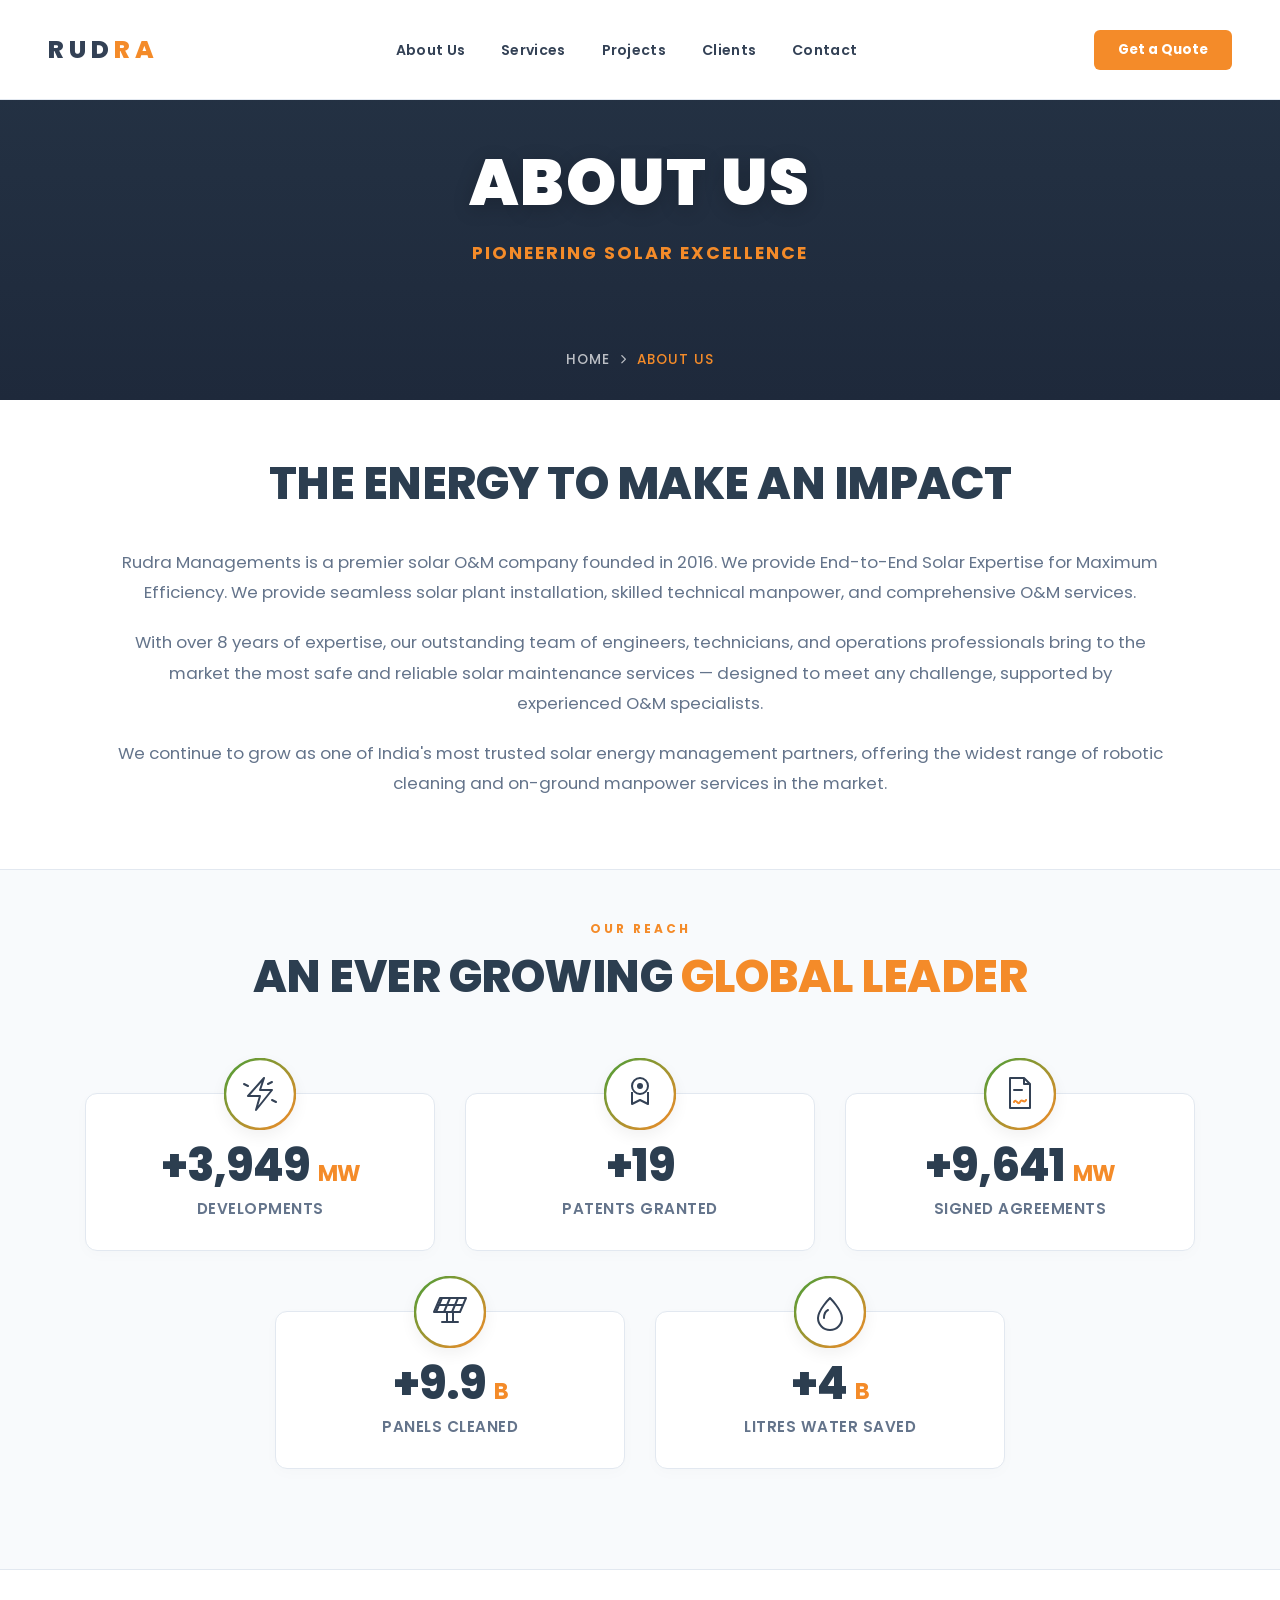
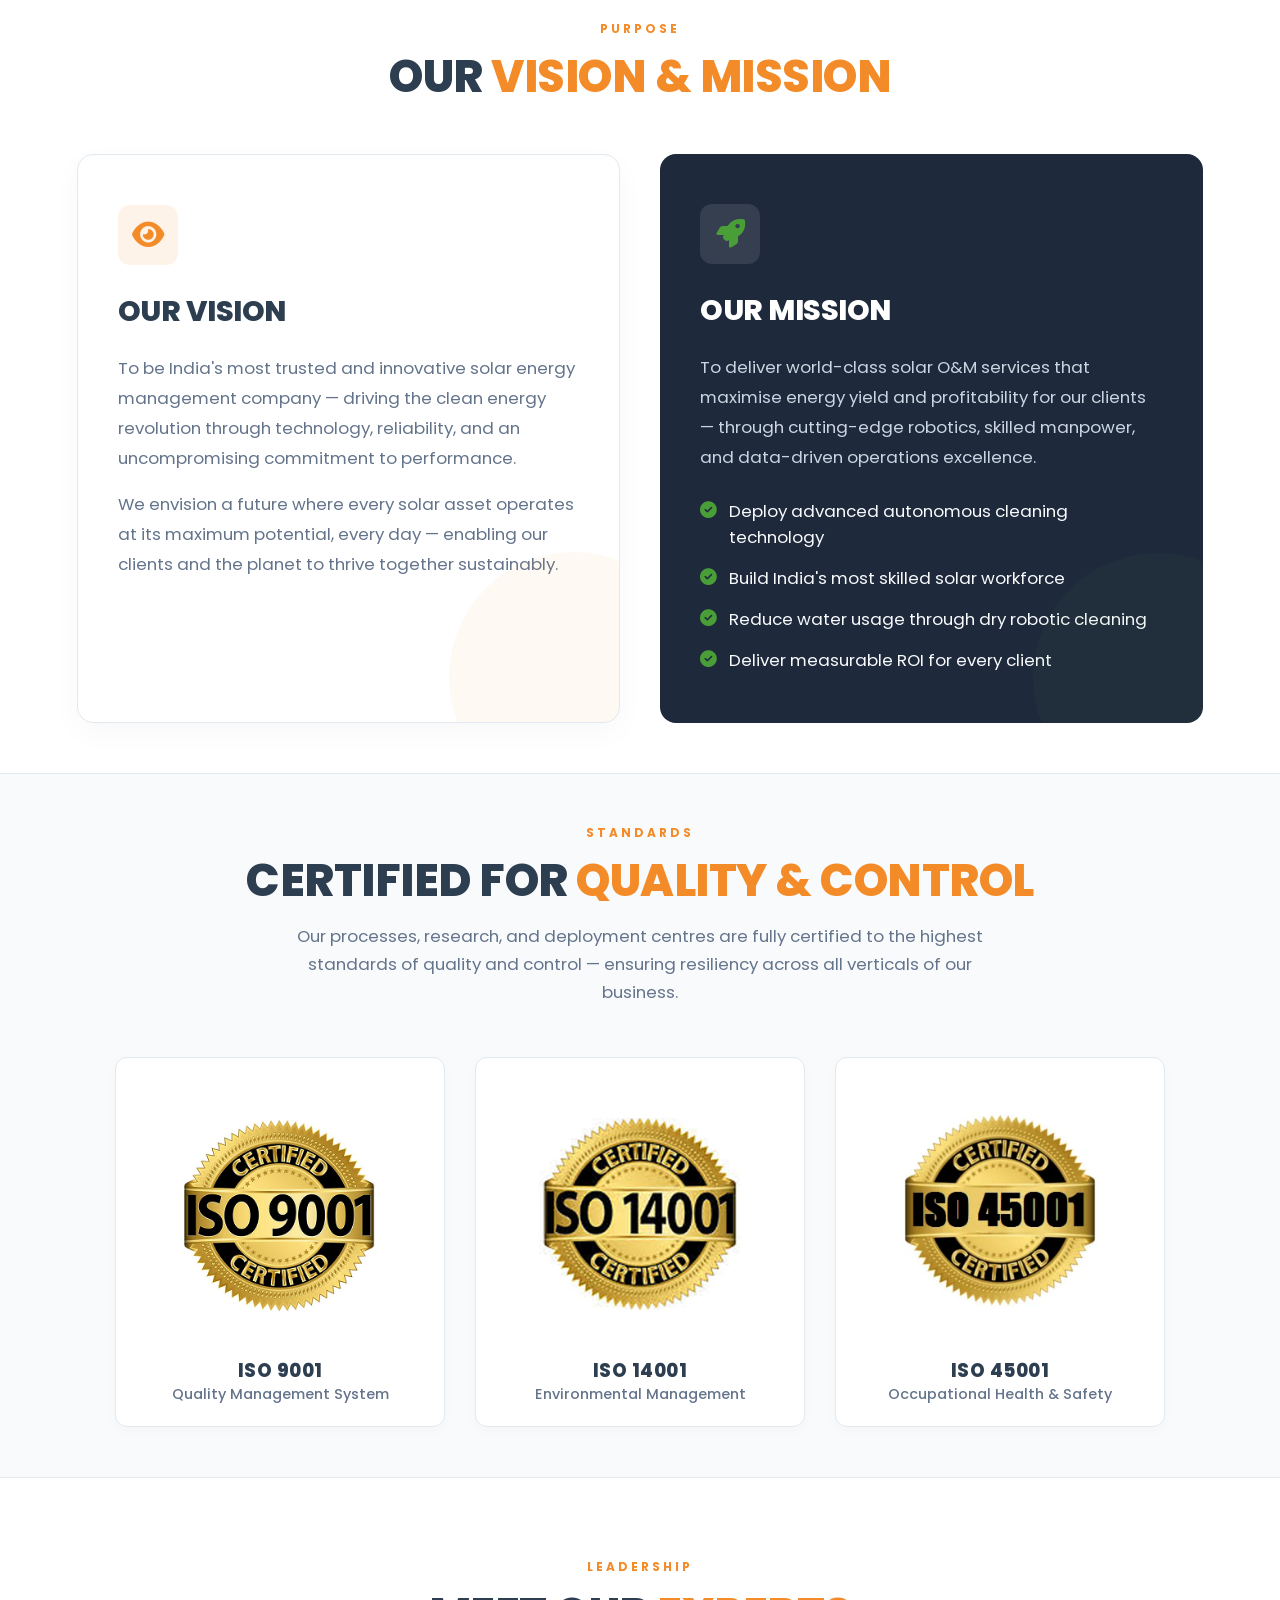
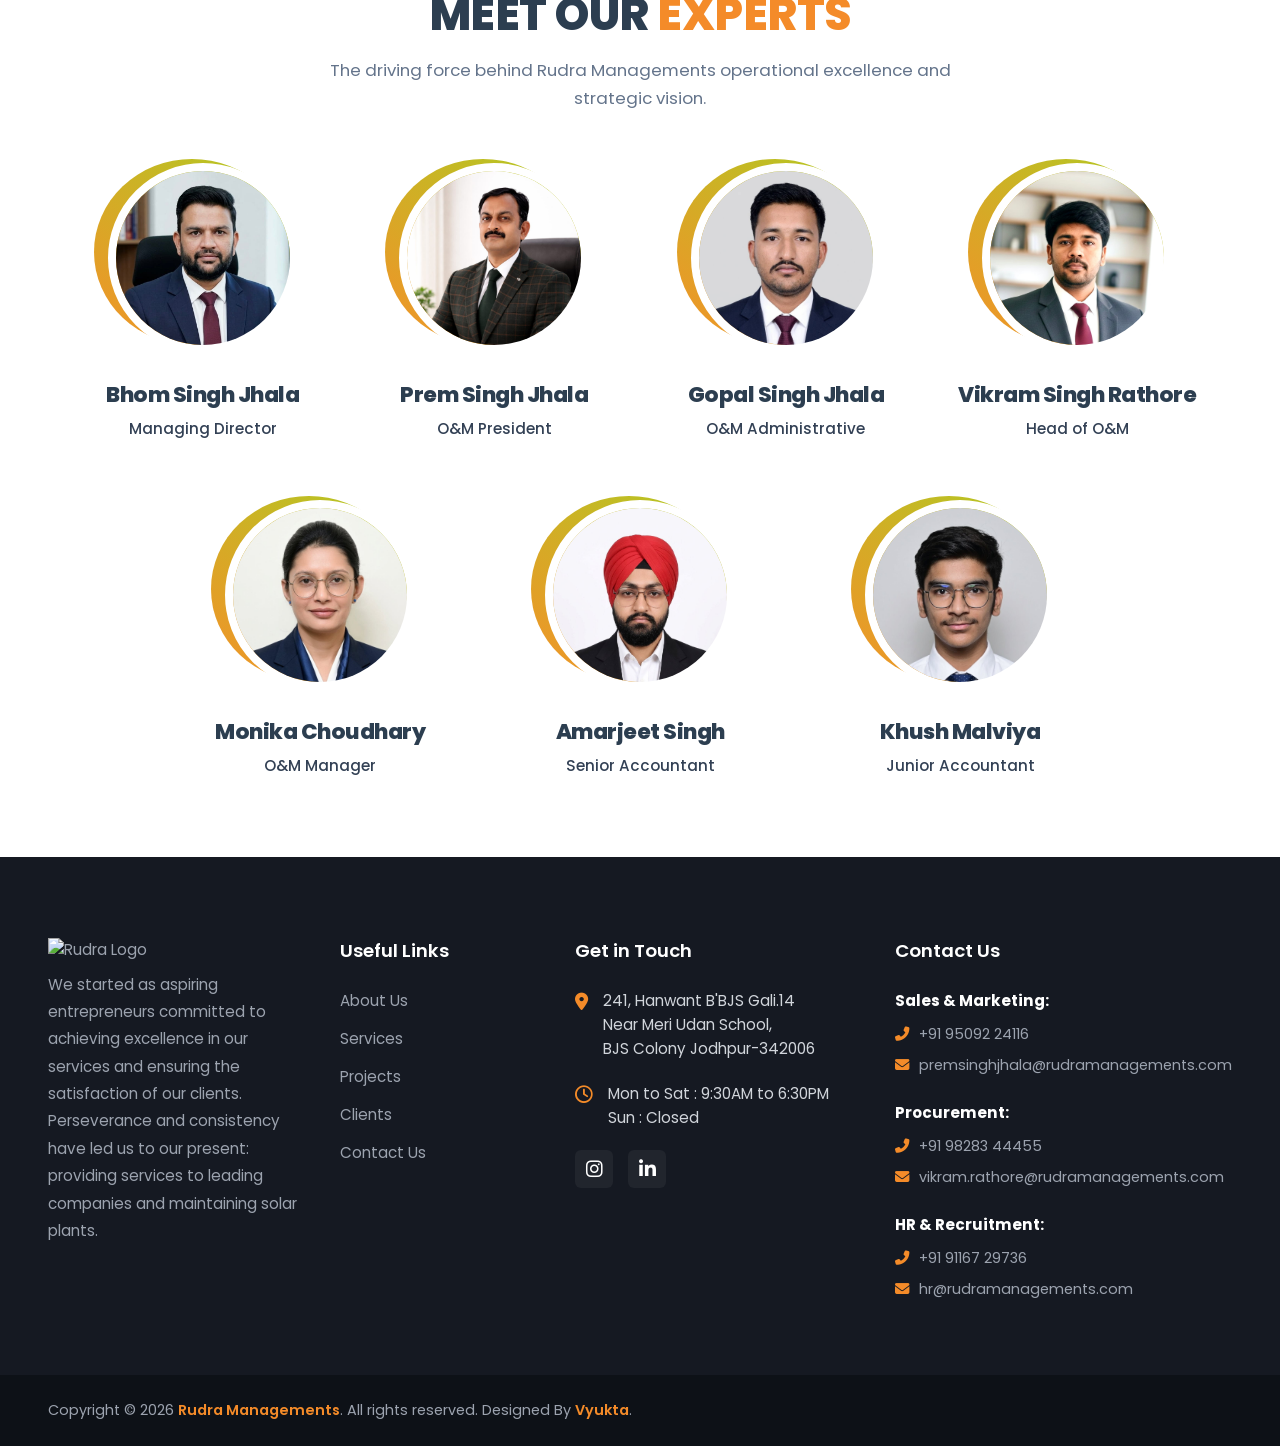
==== commit 5892b66b: "Final changes v-1" ====
--- a/about-us/index.html
+++ b/about-us/index.html
@@ -3,8 +3,8 @@
 <head>
   <meta charset="UTF-8" />
   <meta name="viewport" content="width=device-width, initial-scale=1.0" />
-  <title>About Us | Rudra Solar Greentech</title>
-    <meta name="description" content="Learn more about Rudra Solar Greentech. We are dedicated to providing sustainable solar O&M solutions and expert maintenance for a greener future." />
+  <title>About Us | Rudra Managements</title>
+    <meta name="description" content="Learn more about Rudra Solar Managements. We are dedicated to providing sustainable solar O&M solutions and expert maintenance for a greener future." />
   <meta name="keywords" content="About Rudra Solar, Solar Energy Experts, Sustainable Energy India, Solar Maintenance Team" />
 
   <link rel="apple-touch-icon" sizes="180x180" href="/favicon_io/apple-touch-icon.png">
@@ -355,8 +355,8 @@
 
   <section class="about-intro reveal">
     <h2>The Energy to Make an Impact</h2>
-    <p>Rudra Solar Greentech is a premier solar O&amp;M company founded in 2016. We provide advanced, fully autonomous robotic services — cost-effectively maximising the performance of utility-scale PV sites all over India.</p>
-    <p>With over 8 years of expertise, our outstanding team of engineers, technicians, and operations professionals bring to the market the most safe and reliable solar maintenance services — designed to meet any challenge, supported by experienced O&amp;M specialists.</p>
+    <p>Rudra Managements is a premier solar O&M company founded in 2016. We provide End-to-End Solar Expertise for Maximum Efficiency. We provide seamless solar plant installation, skilled technical manpower, and comprehensive O&M services.</p>
+    <p>With over 8 years of expertise, our outstanding team of engineers, technicians, and operations professionals bring to the market the most safe and reliable solar maintenance services — designed to meet any challenge, supported by experienced O&M specialists.</p>
     <p>We continue to grow as one of India's most trusted solar energy management partners, offering the widest range of robotic cleaning and on-ground manpower services in the market.</p>
   </section>
 
@@ -513,7 +513,7 @@
     <div class="section-head center reveal">
       <span class="eyebrow">Leadership</span>
       <h2>Meet Our <span>Experts</span></h2>
-      <p>The driving force behind Rudra Solar Greentech's operational excellence and strategic vision.</p>
+      <p>The driving force behind Rudra Managements operational excellence and strategic vision.</p>
     </div>
 
     <div class="team-grid">
@@ -568,9 +568,9 @@
 
       <div class="team-card reveal d1">
         <div class="team-img-wrapper">
-          <img src="/images/team_images/Kush Malviya .jpg" alt="Kush Malviya" class="team-img">
-        </div>
-        <h3 class="team-name">Kush Malviya</h3>
+          <img src="/images/team_images/Kush Malviya .jpg" alt="Khush Malviya" class="team-img">
+        </div>
+        <h3 class="team-name">Khush Malviya</h3>
         <p class="team-role">Junior Accountant</p>
       </div>
 
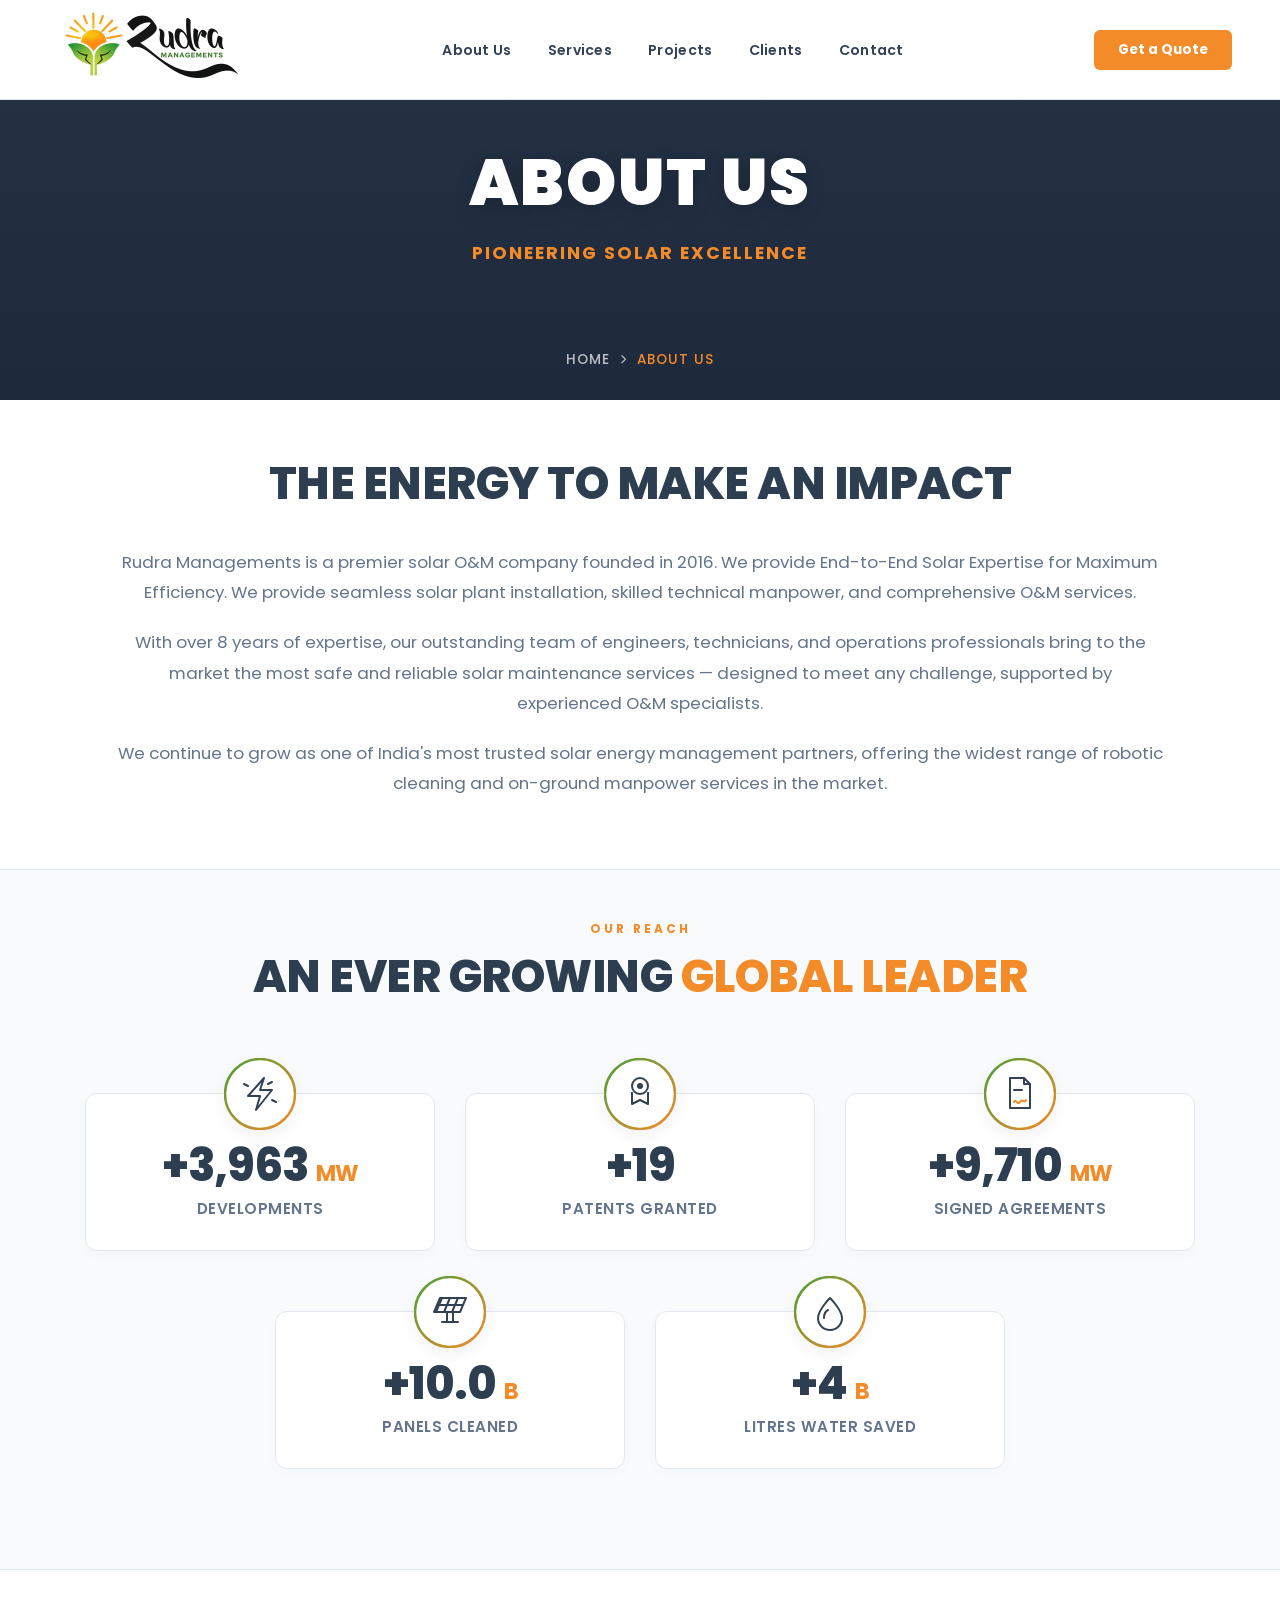
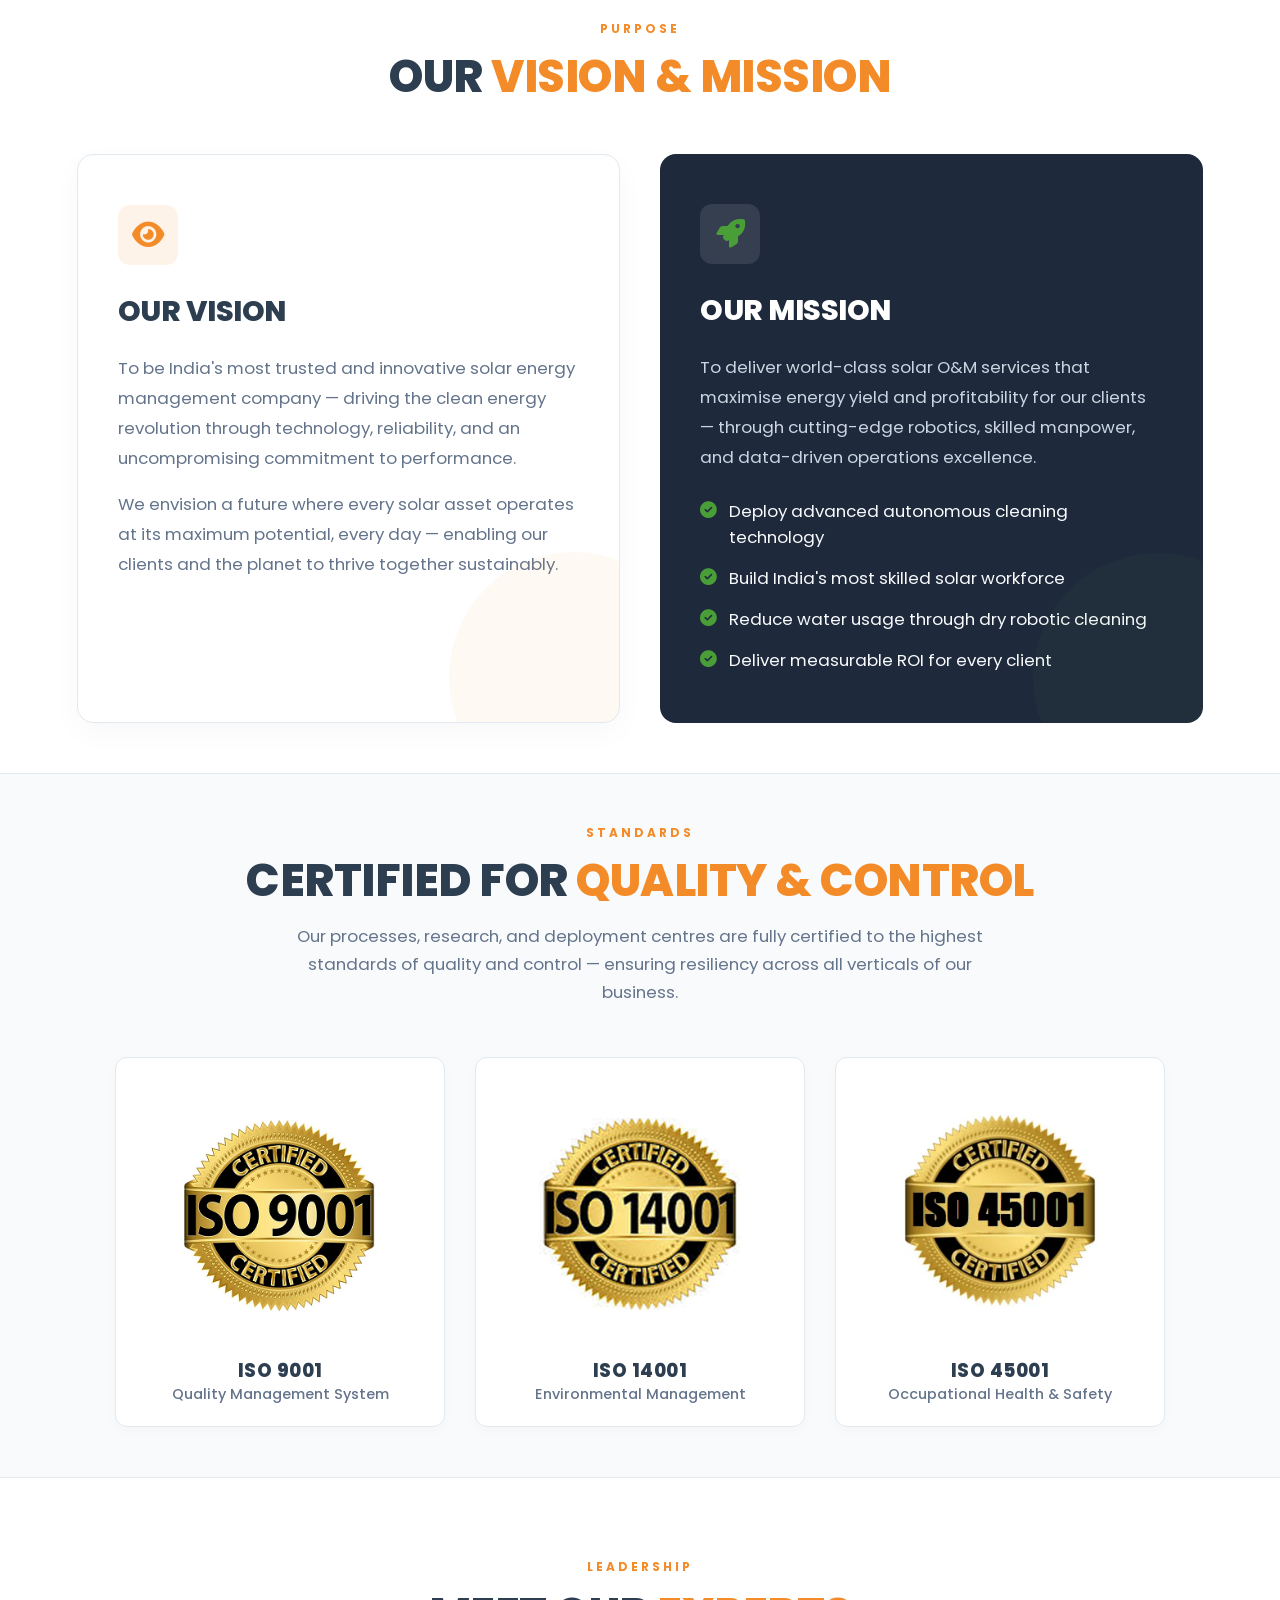
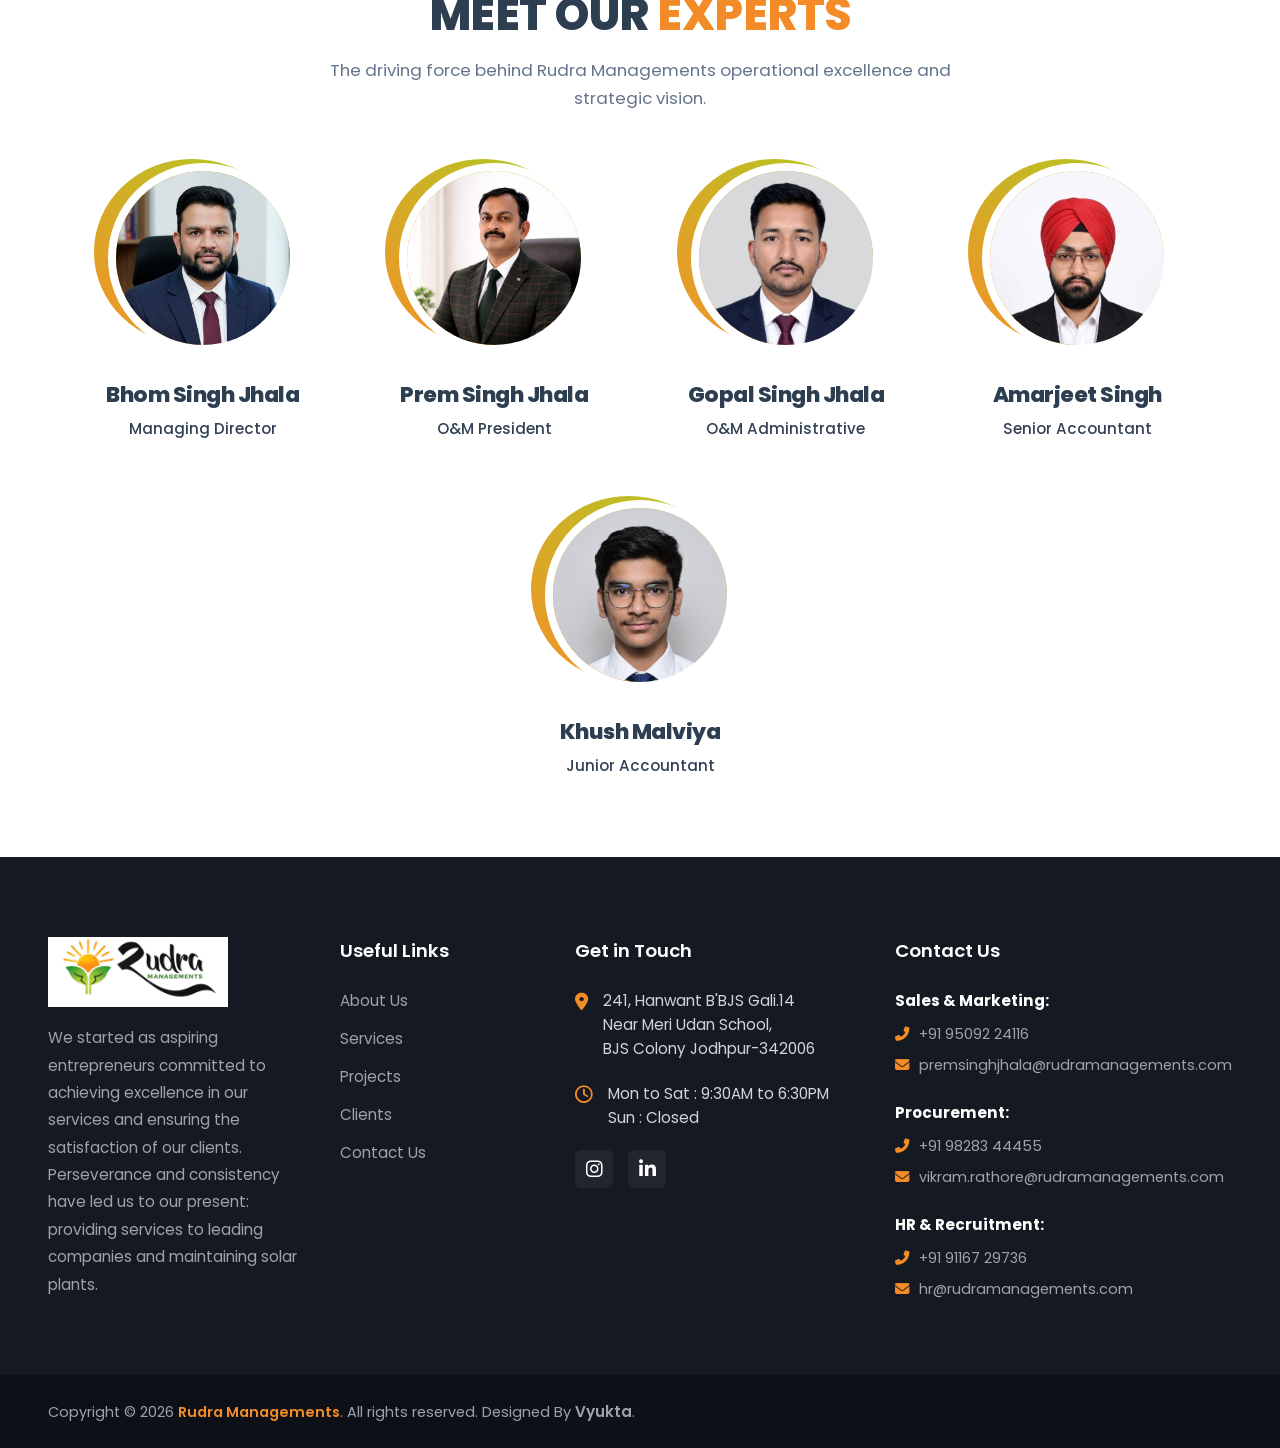
==== commit 4b00cc12: "removed the people" ====
--- a/about-us/index.html
+++ b/about-us/index.html
@@ -542,21 +542,21 @@
         <p class="team-role">O&amp;M Administrative</p>
       </div>
 
-      <div class="team-card reveal d3">
+      <!-- <div class="team-card reveal d3">
         <div class="team-img-wrapper">
           <img src="/images/team_images/Vikram Singh Rathore .jpg" alt="Vikram Singh Rathore" class="team-img">
         </div>
         <h3 class="team-name">Vikram Singh Rathore</h3>
         <p class="team-role">Head of O&amp;M</p>
-      </div>
-
-      <div class="team-card reveal">
+      </div> -->
+
+      <!-- <div class="team-card reveal">
         <div class="team-img-wrapper">
           <img src="/images/team_images/Monika Choudhary .jpg" alt="Monika Choudhary" class="team-img">
         </div>
         <h3 class="team-name">Monika Choudhary</h3>
         <p class="team-role">O&amp;M Manager</p>
-      </div>
+      </div> -->
 
       <div class="team-card reveal d2">
         <div class="team-img-wrapper">
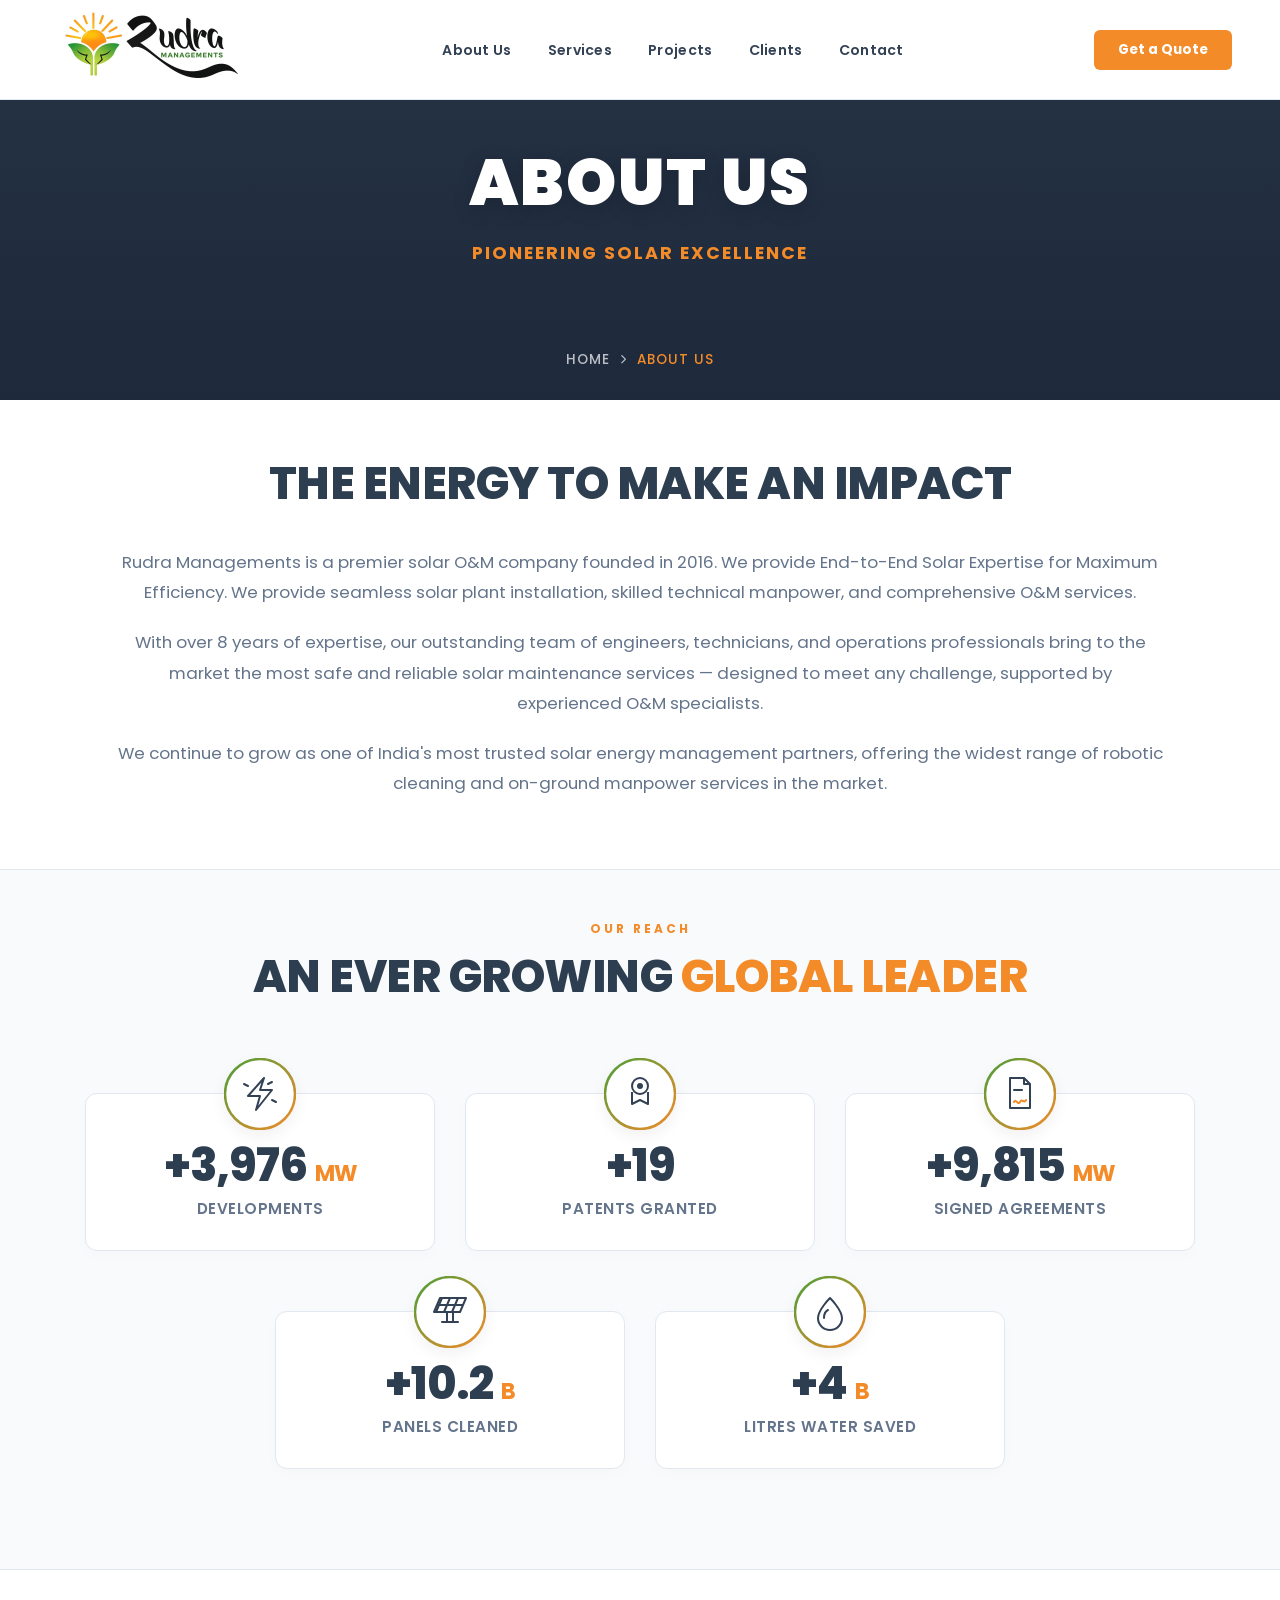
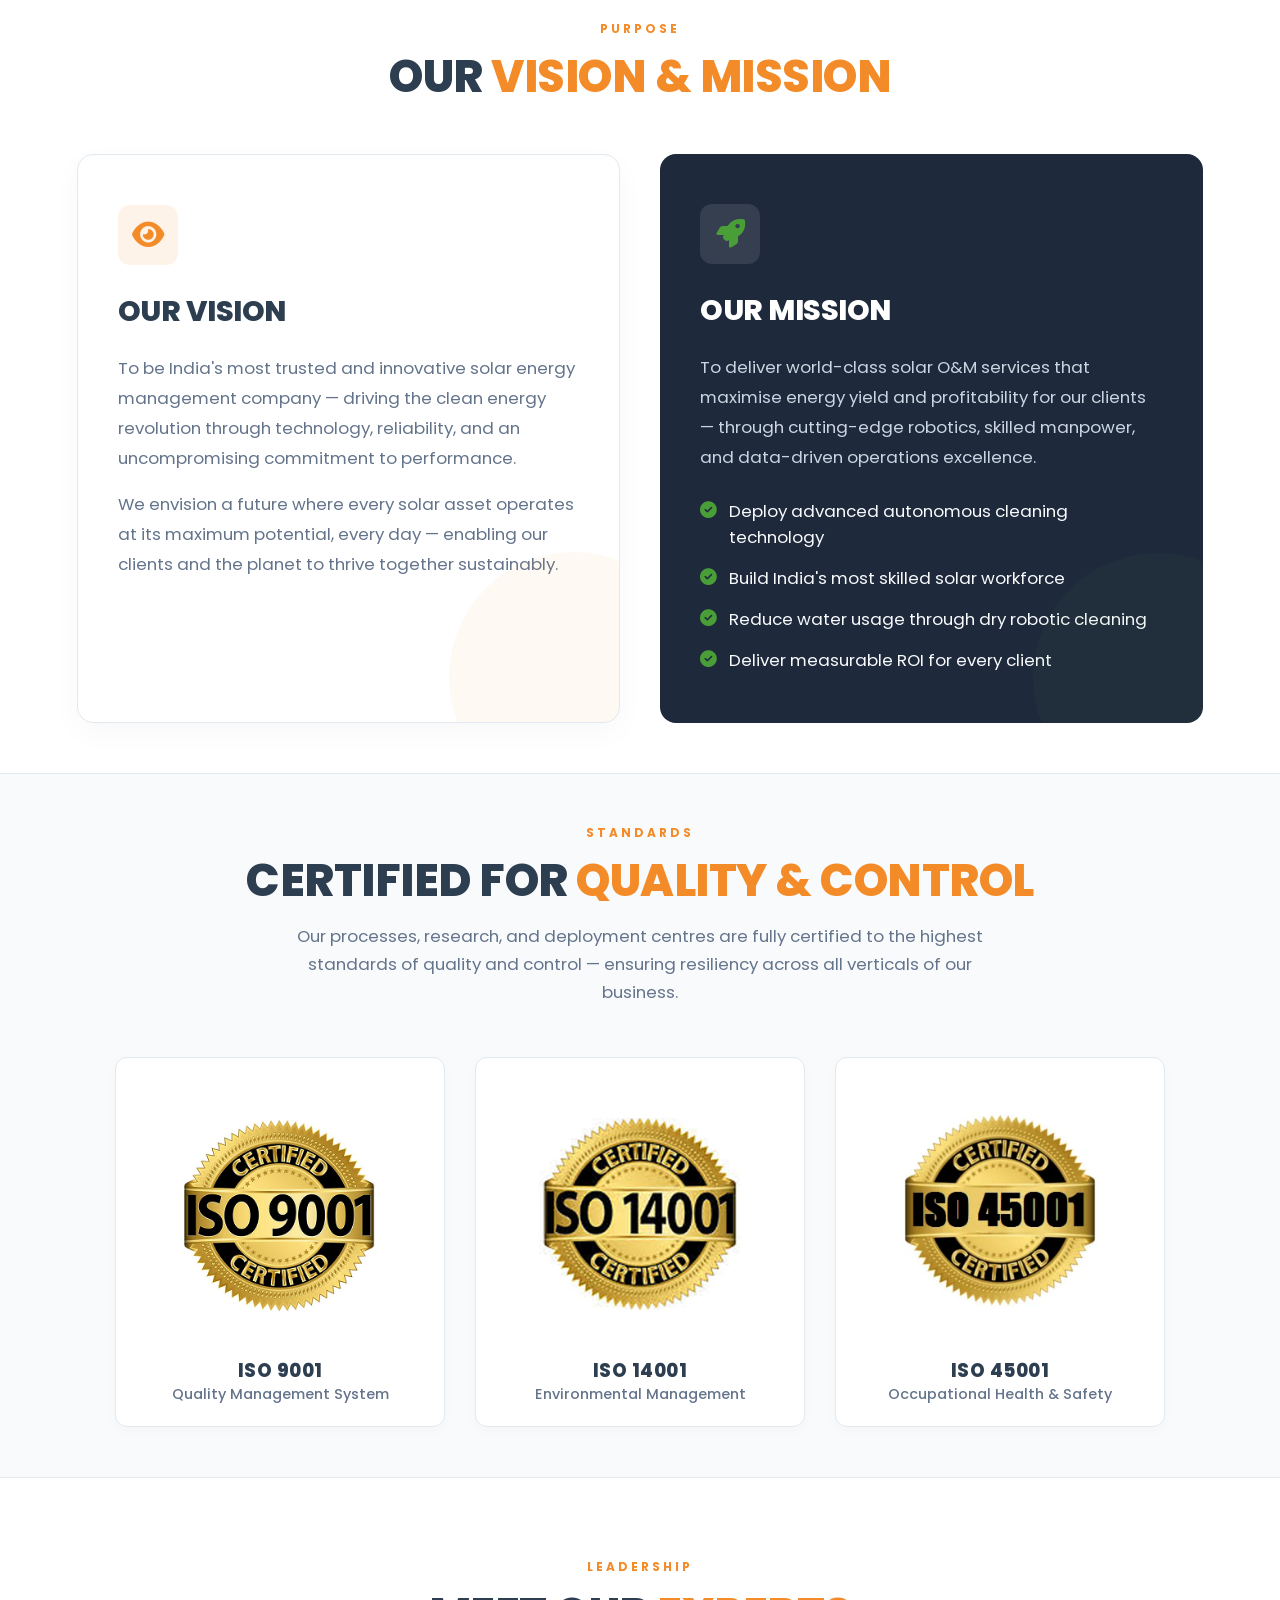
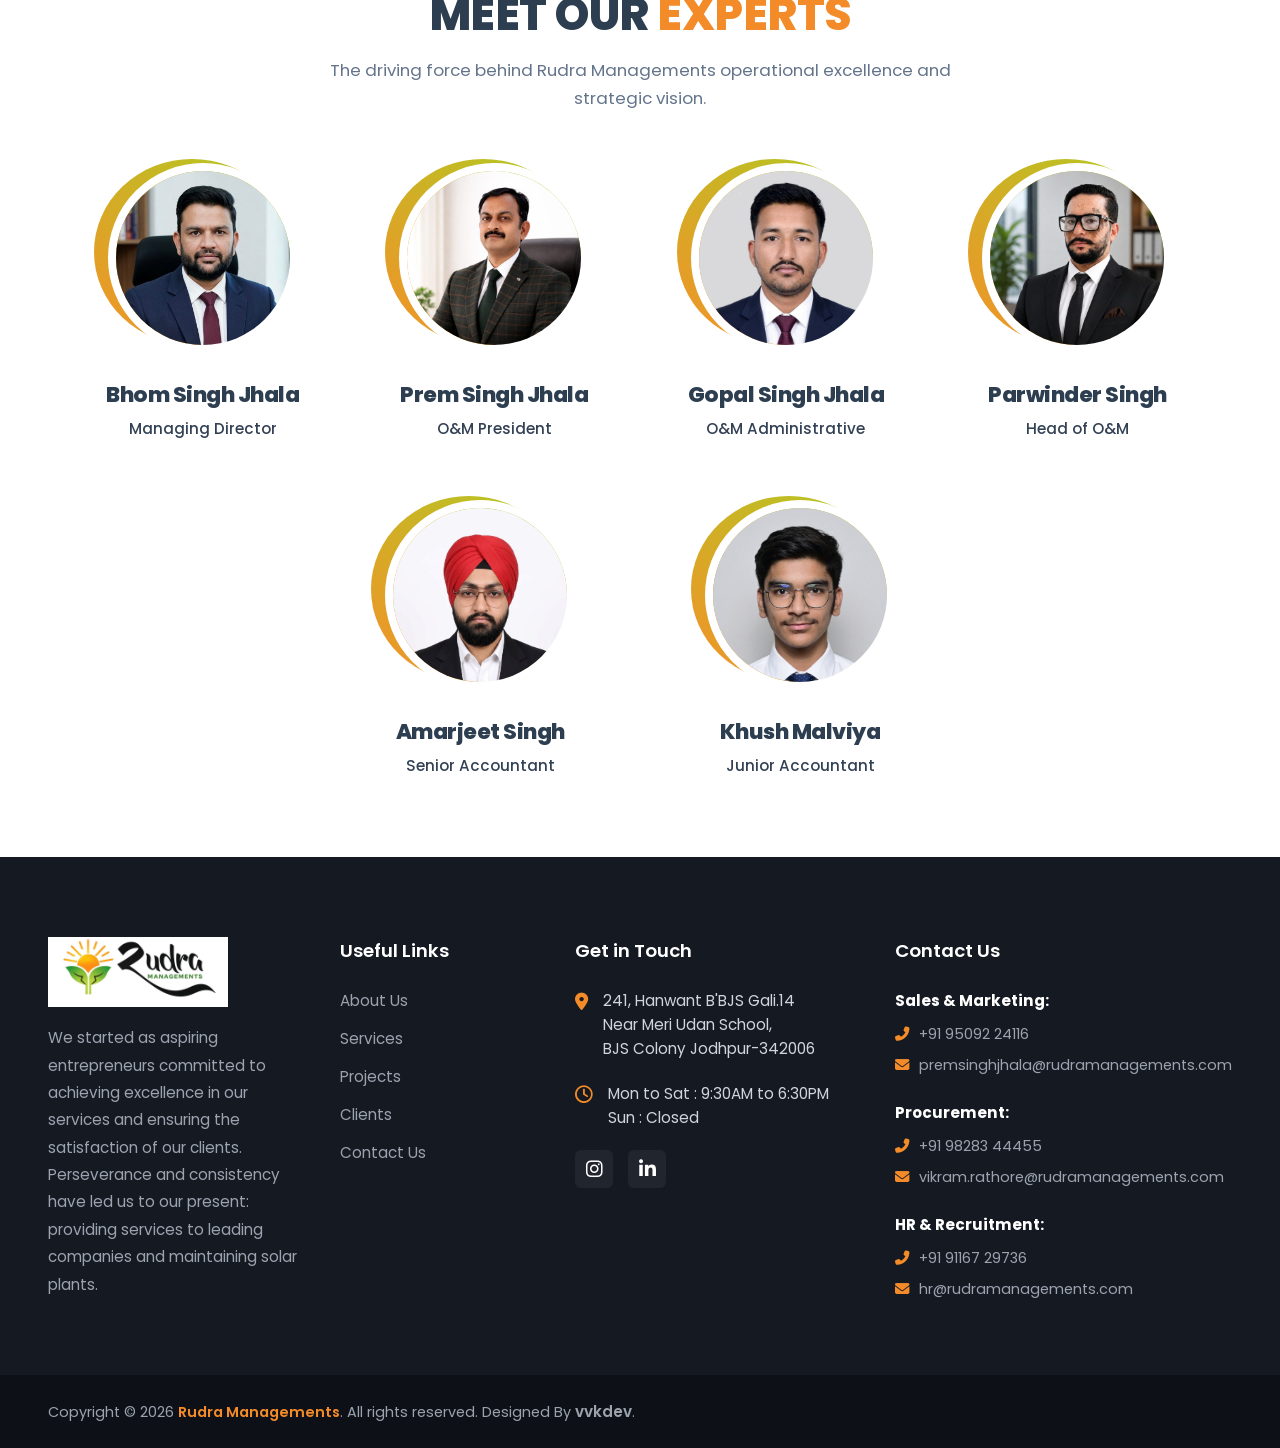
==== commit f5cfca3f: "Parwinder Singh" ====
--- a/about-us/index.html
+++ b/about-us/index.html
@@ -542,13 +542,13 @@
         <p class="team-role">O&amp;M Administrative</p>
       </div>
 
-      <!-- <div class="team-card reveal d3">
+      <div class="team-card reveal d3">
         <div class="team-img-wrapper">
-          <img src="/images/team_images/Vikram Singh Rathore .jpg" alt="Vikram Singh Rathore" class="team-img">
-        </div>
-        <h3 class="team-name">Vikram Singh Rathore</h3>
+          <img src="/images/team_images/Parwinder singh.jpeg" alt="Parwinder Singh" class="team-img">
+        </div>
+        <h3 class="team-name">Parwinder Singh</h3>
         <p class="team-role">Head of O&amp;M</p>
-      </div> -->
+      </div>
 
       <!-- <div class="team-card reveal">
         <div class="team-img-wrapper">
